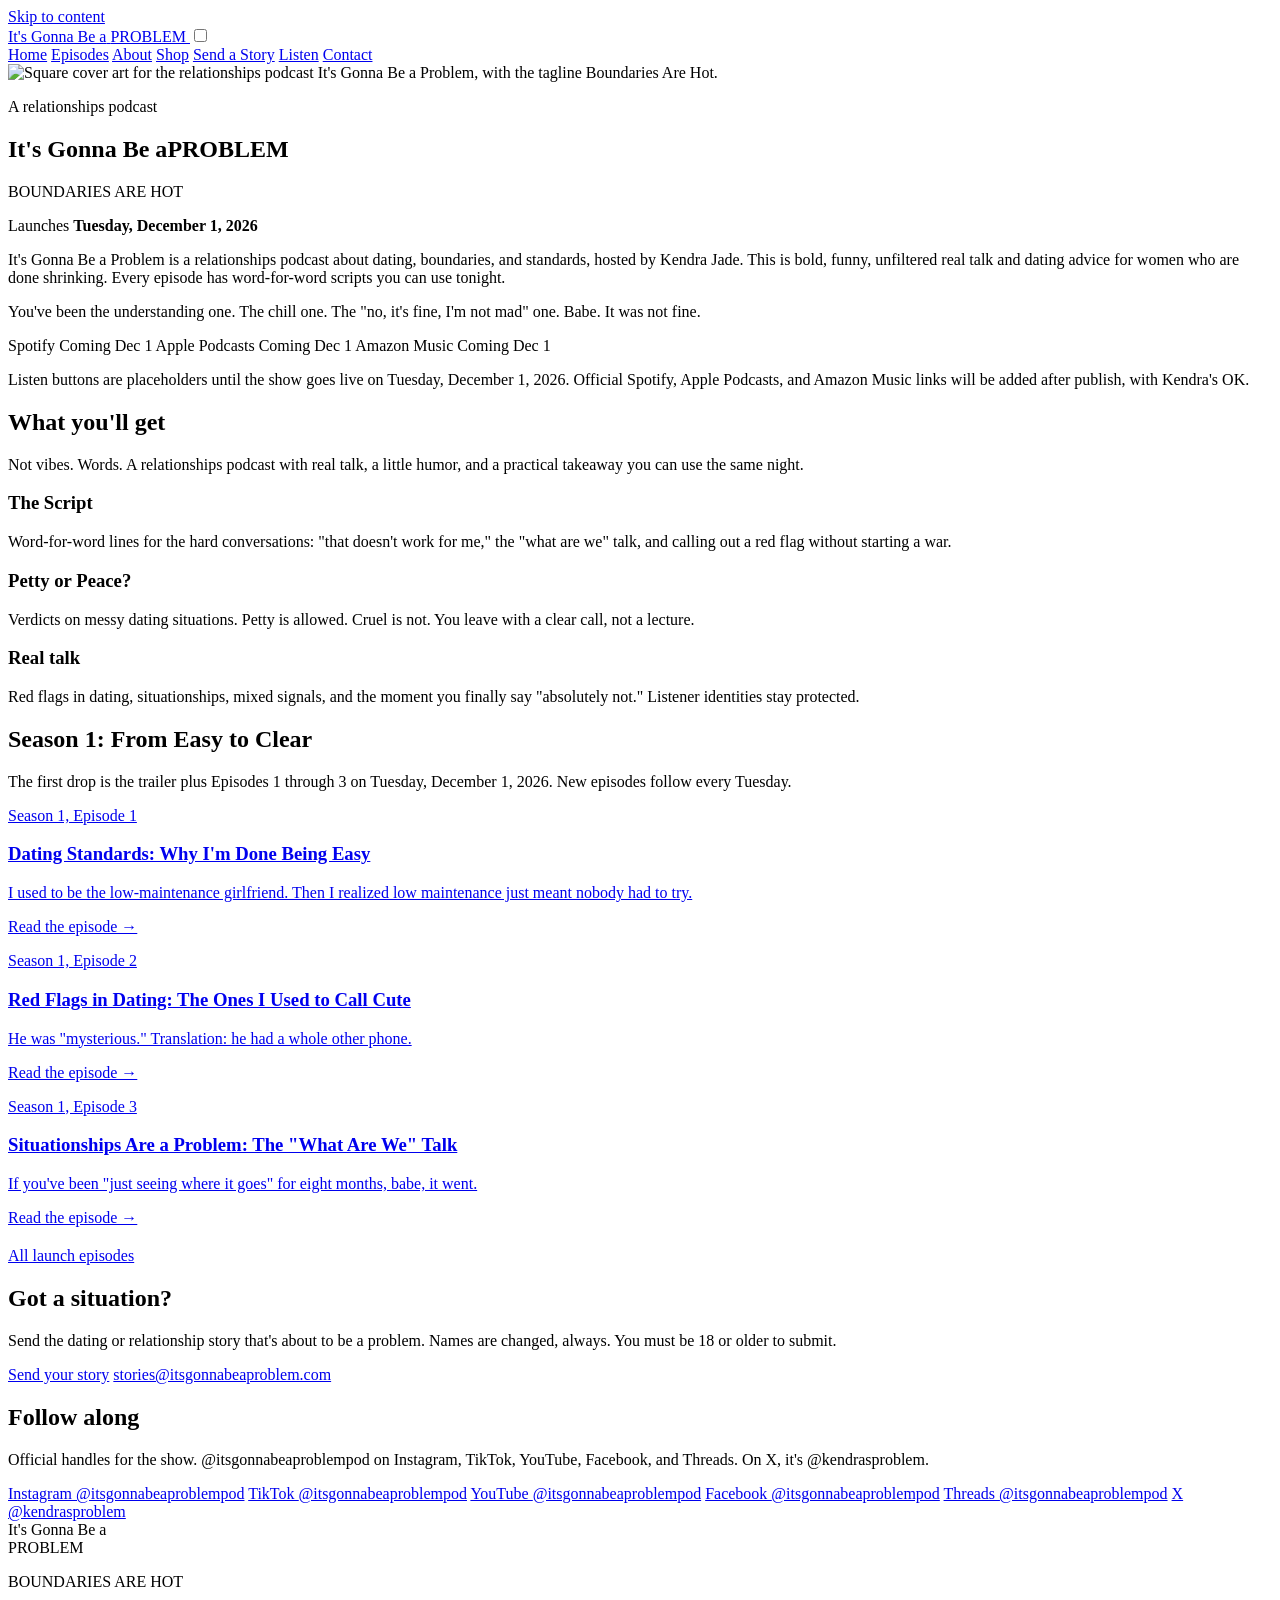
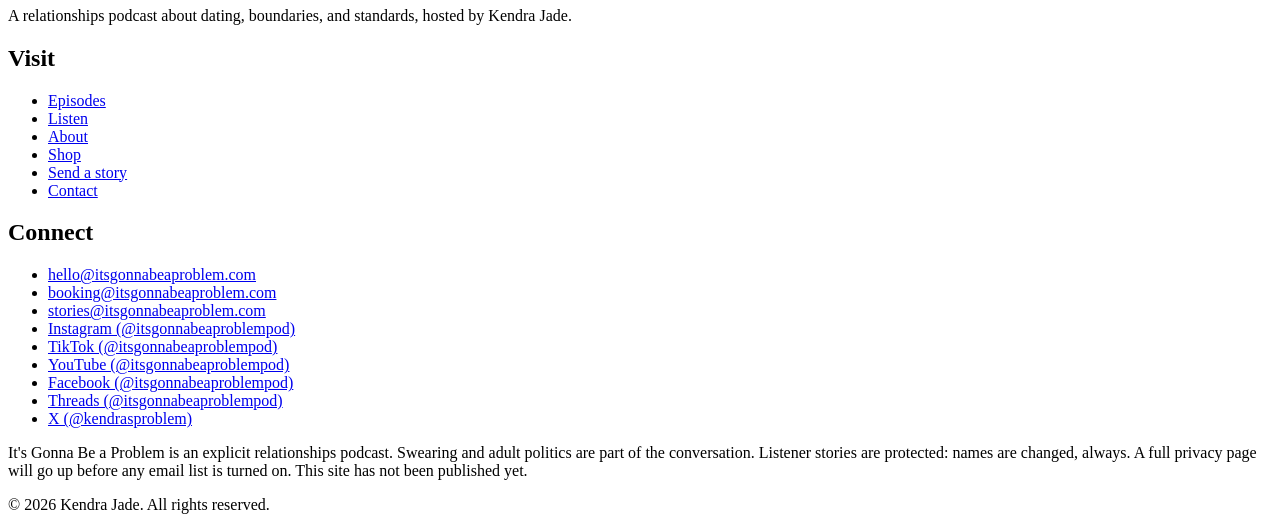
==== index.html @ 78120dd2 "Add files via upload" ====
<!DOCTYPE html>
<html lang="en">
<head>
  <meta charset="utf-8" />
  <meta name="viewport" content="width=device-width, initial-scale=1" />
  <title>It's Gonna Be a Problem | Relationships Podcast</title>
  <meta name="description" content="A relationships podcast about dating, boundaries, and standards, hosted by Kendra Jade. Word-for-word scripts. Boundaries are hot." />
  <link rel="canonical" href="https://itsgonnabeaproblem.com/" />
  <meta name="theme-color" content="#0b0712" />
  <meta name="robots" content="index,follow" />
  <meta property="og:type" content="website" />
  <meta property="og:site_name" content="It's Gonna Be a Problem" />
  <meta property="og:title" content="It's Gonna Be a Problem | Relationships Podcast" />
  <meta property="og:description" content="A relationships podcast about dating, boundaries, and standards, hosted by Kendra Jade. Word-for-word scripts. Boundaries are hot." />
  <meta property="og:url" content="https://itsgonnabeaproblem.com/" />
  <meta property="og:image" content="https://itsgonnabeaproblem.com/images/og-image.jpg" />
  <meta property="og:image:width" content="1200" />
  <meta property="og:image:height" content="630" />
  <meta property="og:image:alt" content="Square cover art for the relationships podcast It's Gonna Be a Problem, with the tagline Boundaries Are Hot." />
  <meta name="twitter:card" content="summary_large_image" />
  <meta name="twitter:title" content="It's Gonna Be a Problem | Relationships Podcast" />
  <meta name="twitter:description" content="A relationships podcast about dating, boundaries, and standards, hosted by Kendra Jade. Word-for-word scripts. Boundaries are hot." />
  <meta name="twitter:image" content="https://itsgonnabeaproblem.com/images/og-image.jpg" />
  <meta name="twitter:site" content="@kendrasproblem" />
  <link rel="icon" href="/favicon.ico" sizes="any" />
  <link rel="icon" type="image/png" sizes="32x32" href="/images/favicon-32.png" />
  <link rel="icon" type="image/png" sizes="16x16" href="/images/favicon-16.png" />
  <link rel="apple-touch-icon" href="/images/apple-touch-icon.png" />
  <link rel="manifest" href="/site.webmanifest" />
  <link rel="stylesheet" href="/css/styles.css" />
  
  <script type="application/ld+json">
{
  "@context": "https://schema.org",
  "@type": "PodcastSeries",
  "name": "It's Gonna Be a Problem",
  "alternateName": "IGBAP",
  "description": "A relationships podcast about dating, boundaries, and standards, hosted by Kendra Jade.",
  "url": "https://itsgonnabeaproblem.com/",
  "inLanguage": "en",
  "genre": ["Relationships", "Dating advice"],
  "author": {
    "@type": "Person",
    "name": "Kendra Jade"
  },
  "image": "https://itsgonnabeaproblem.com/images/igbap-cover-rain-check.jpg",
  "isFamilyFriendly": false
}
</script>
</head>
<body>
<a class="skip-link" href="#main">Skip to content</a>
<header class="site-header">
  <div class="header-inner wrap">
    <a class="logo" href="/" aria-label="It's Gonna Be a Problem, home">
      <span class="logo-script">It's Gonna Be a</span>
      <span class="logo-problem">PROBLEM</span>
    </a>
    <input type="checkbox" id="nav-toggle" class="nav-toggle" />
    <label class="nav-toggle-btn" for="nav-toggle" aria-label="Open menu">
      <span></span><span></span><span></span>
    </label>
    <nav class="site-nav" aria-label="Main">
          <a href="/" aria-current="page">Home</a>
          <a href="/episodes/">Episodes</a>
          <a href="/about/">About</a>
          <a href="/shop/">Shop</a>
          <a href="/stories/">Send a Story</a>
          <a href="/listen/" class="nav-cta">Listen</a>
          <a href="/contact/">Contact</a>
    </nav>
  </div>
</header>
<main id="main">

<section class="hero">
  <div class="wrap hero-grid">
    <div class="cover-frame">
      <picture>
        <source type="image/webp"
          srcset="/images/igbap-cover-rain-check-400.webp 400w, /images/igbap-cover-rain-check-800.webp 800w, /images/igbap-cover-rain-check-1200.webp 1200w, /images/igbap-cover-rain-check-1600.webp 1600w"
          sizes="(max-width: 860px) 80vw, 420px" />
        <img
          src="/images/igbap-cover-rain-check-800.jpg"
          srcset="/images/igbap-cover-rain-check-400.jpg 400w, /images/igbap-cover-rain-check-800.jpg 800w, /images/igbap-cover-rain-check-1200.jpg 1200w, /images/igbap-cover-rain-check-1600.jpg 1600w"
          sizes="(max-width: 860px) 80vw, 420px"
          width="800" height="800"
          alt="Square cover art for the relationships podcast It's Gonna Be a Problem, with the tagline Boundaries Are Hot."
          fetchpriority="high" />
      </picture>
    </div>
    <div>
      <p class="kicker">A relationships podcast</p>
      <h1><span class="script">It's Gonna Be a</span><span class="problem">PROBLEM</span></h1>
      <div class="tagline-bar">BOUNDARIES ARE HOT</div>
      <p class="launch-pill">Launches <strong>Tuesday, December 1, 2026</strong></p>
      <p class="lede">It's Gonna Be a Problem is a relationships podcast about dating, boundaries, and standards, hosted by Kendra Jade. This is bold, funny, unfiltered real talk and dating advice for women who are done shrinking. Every episode has word-for-word scripts you can use tonight.</p>
      <p>You've been the understanding one. The chill one. The "no, it's fine, I'm not mad" one. Babe. It was not fine.</p>
      <div class="listen-row" role="group" aria-label="Listen links, coming December 1">
<span class="listen-btn listen-btn--soon" aria-disabled="true">
  <span class="listen-btn__platform">Spotify</span>
  <span class="listen-btn__note">Coming Dec 1</span>
</span>
<span class="listen-btn listen-btn--soon" aria-disabled="true">
  <span class="listen-btn__platform">Apple Podcasts</span>
  <span class="listen-btn__note">Coming Dec 1</span>
</span>
<span class="listen-btn listen-btn--soon" aria-disabled="true">
  <span class="listen-btn__platform">Amazon Music</span>
  <span class="listen-btn__note">Coming Dec 1</span>
</span>
</div>
<p class="listen-note">Listen buttons are placeholders until the show goes live on Tuesday, December 1, 2026. Official Spotify, Apple Podcasts, and Amazon Music links will be added after publish, with Kendra's OK.</p>
    </div>
  </div>
</section>

<section class="section section--alt">
  <div class="wrap">
    <h2 class="section-title">What you'll get</h2>
    <p class="section-intro">Not vibes. Words. A relationships podcast with real talk, a little humor, and a practical takeaway you can use the same night.</p>
    <div class="feature-grid">
      <article class="card">
        <h3>The Script</h3>
        <p>Word-for-word lines for the hard conversations: "that doesn't work for me," the "what are we" talk, and calling out a red flag without starting a war.</p>
      </article>
      <article class="card">
        <h3>Petty or Peace?</h3>
        <p>Verdicts on messy dating situations. Petty is allowed. Cruel is not. You leave with a clear call, not a lecture.</p>
      </article>
      <article class="card">
        <h3>Real talk</h3>
        <p>Red flags in dating, situationships, mixed signals, and the moment you finally say "absolutely not." Listener identities stay protected.</p>
      </article>
    </div>
  </div>
</section>

<section class="section">
  <div class="wrap">
    <h2 class="section-title">Season 1: <span>From Easy to Clear</span></h2>
    <p class="section-intro">The first drop is the trailer plus Episodes 1 through 3 on Tuesday, December 1, 2026. New episodes follow every Tuesday.</p>
    <div class="card-grid">
      <a class="ep-card" href="/episodes/dating-standards-why-im-done-being-easy/">
        <div class="ep-body">
          <p class="ep-meta">Season 1, Episode 1</p>
          <h3>Dating Standards: Why I'm Done Being Easy</h3>
          <p>I used to be the low-maintenance girlfriend. Then I realized low maintenance just meant nobody had to try.</p>
          <p class="more">Read the episode &rarr;</p>
        </div>
      </a>
      <a class="ep-card" href="/episodes/red-flags-in-dating-i-used-to-call-cute/">
        <div class="ep-body">
          <p class="ep-meta">Season 1, Episode 2</p>
          <h3>Red Flags in Dating: The Ones I Used to Call Cute</h3>
          <p>He was "mysterious." Translation: he had a whole other phone.</p>
          <p class="more">Read the episode &rarr;</p>
        </div>
      </a>
      <a class="ep-card" href="/episodes/situationships-are-a-problem/">
        <div class="ep-body">
          <p class="ep-meta">Season 1, Episode 3</p>
          <h3>Situationships Are a Problem: The "What Are We" Talk</h3>
          <p>If you've been "just seeing where it goes" for eight months, babe, it went.</p>
          <p class="more">Read the episode &rarr;</p>
        </div>
      </a>
    </div>
    <p style="margin-top:1.25rem;"><a class="btn" href="/episodes/">All launch episodes</a></p>
  </div>
</section>

<section class="section section--alt cta-band">
  <div class="wrap">
    <h2 class="section-title">Got a situation?</h2>
    <p>Send the dating or relationship story that's about to be a problem. Names are changed, always. You must be 18 or older to submit.</p>
    <a class="btn" href="/stories/">Send your story</a>
    <a class="btn btn-ghost" href="mailto:stories@itsgonnabeaproblem.com?subject=Story%20submission">stories@itsgonnabeaproblem.com</a>
  </div>
</section>

<section class="section">
  <div class="wrap">
    <h2 class="section-title">Follow along</h2>
    <p class="section-intro">Official handles for the show. @itsgonnabeaproblempod on Instagram, TikTok, YouTube, Facebook, and Threads. On X, it's @kendrasproblem.</p>
    <div class="social-row"><a href="https://www.instagram.com/itsgonnabeaproblempod/" rel="noopener">Instagram <span class="muted">@itsgonnabeaproblempod</span></a>
<a href="https://www.tiktok.com/@itsgonnabeaproblempod" rel="noopener">TikTok <span class="muted">@itsgonnabeaproblempod</span></a>
<a href="https://www.youtube.com/@itsgonnabeaproblempod" rel="noopener">YouTube <span class="muted">@itsgonnabeaproblempod</span></a>
<a href="https://www.facebook.com/itsgonnabeaproblempod" rel="noopener">Facebook <span class="muted">@itsgonnabeaproblempod</span></a>
<a href="https://www.threads.net/@itsgonnabeaproblempod" rel="noopener">Threads <span class="muted">@itsgonnabeaproblempod</span></a>
<a href="https://x.com/kendrasproblem" rel="noopener">X <span class="muted">@kendrasproblem</span></a></div>
  </div>
</section>

</main>
<footer class="site-footer">
  <div class="wrap footer-grid">
    <div class="footer-brand">
      <div class="logo-script">It's Gonna Be a</div>
      <div class="logo-problem">PROBLEM</div>
      <p class="footer-tag">BOUNDARIES ARE HOT</p>
      <p>A relationships podcast about dating, boundaries, and standards, hosted by Kendra Jade.</p>
    </div>
    <div>
      <h2>Visit</h2>
      <ul>
        <li><a href="/episodes/">Episodes</a></li>
        <li><a href="/listen/">Listen</a></li>
        <li><a href="/about/">About</a></li>
        <li><a href="/shop/">Shop</a></li>
        <li><a href="/stories/">Send a story</a></li>
        <li><a href="/contact/">Contact</a></li>
      </ul>
    </div>
    <div>
      <h2>Connect</h2>
      <ul>
        <li><a href="mailto:hello@itsgonnabeaproblem.com">hello@itsgonnabeaproblem.com</a></li>
        <li><a href="mailto:booking@itsgonnabeaproblem.com">booking@itsgonnabeaproblem.com</a></li>
        <li><a href="mailto:stories@itsgonnabeaproblem.com">stories@itsgonnabeaproblem.com</a></li>
        <li><a href="https://www.instagram.com/itsgonnabeaproblempod/" rel="noopener">Instagram (@itsgonnabeaproblempod)</a></li>
<li><a href="https://www.tiktok.com/@itsgonnabeaproblempod" rel="noopener">TikTok (@itsgonnabeaproblempod)</a></li>
<li><a href="https://www.youtube.com/@itsgonnabeaproblempod" rel="noopener">YouTube (@itsgonnabeaproblempod)</a></li>
<li><a href="https://www.facebook.com/itsgonnabeaproblempod" rel="noopener">Facebook (@itsgonnabeaproblempod)</a></li>
<li><a href="https://www.threads.net/@itsgonnabeaproblempod" rel="noopener">Threads (@itsgonnabeaproblempod)</a></li>
<li><a href="https://x.com/kendrasproblem" rel="noopener">X (@kendrasproblem)</a></li>
      </ul>
    </div>
  </div>
  <div class="wrap legal">
    <p>It's Gonna Be a Problem is an explicit relationships podcast. Swearing and adult politics are part of the conversation. Listener stories are protected: names are changed, always. A full privacy page will go up before any email list is turned on. This site has not been published yet.</p>
    <p>&copy; 2026 Kendra Jade. All rights reserved.</p>
  </div>
</footer>
</body>
</html>
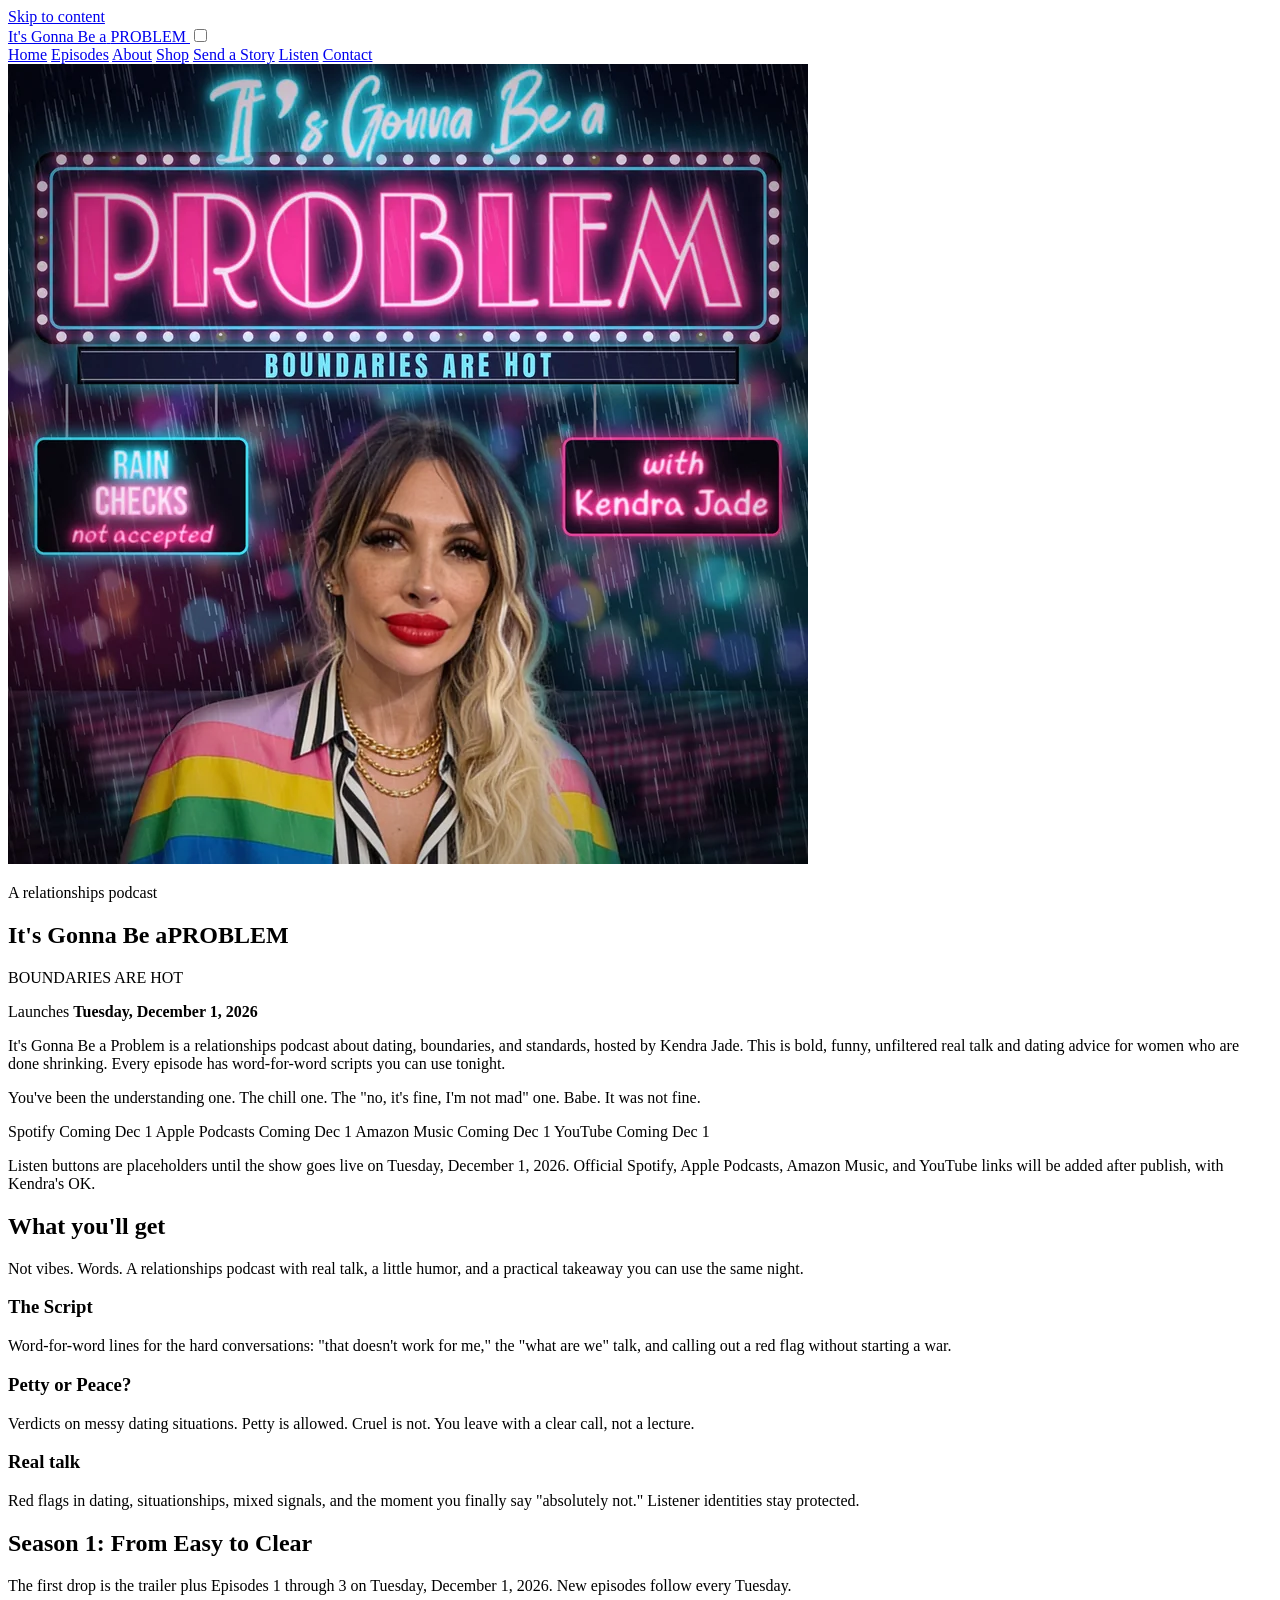
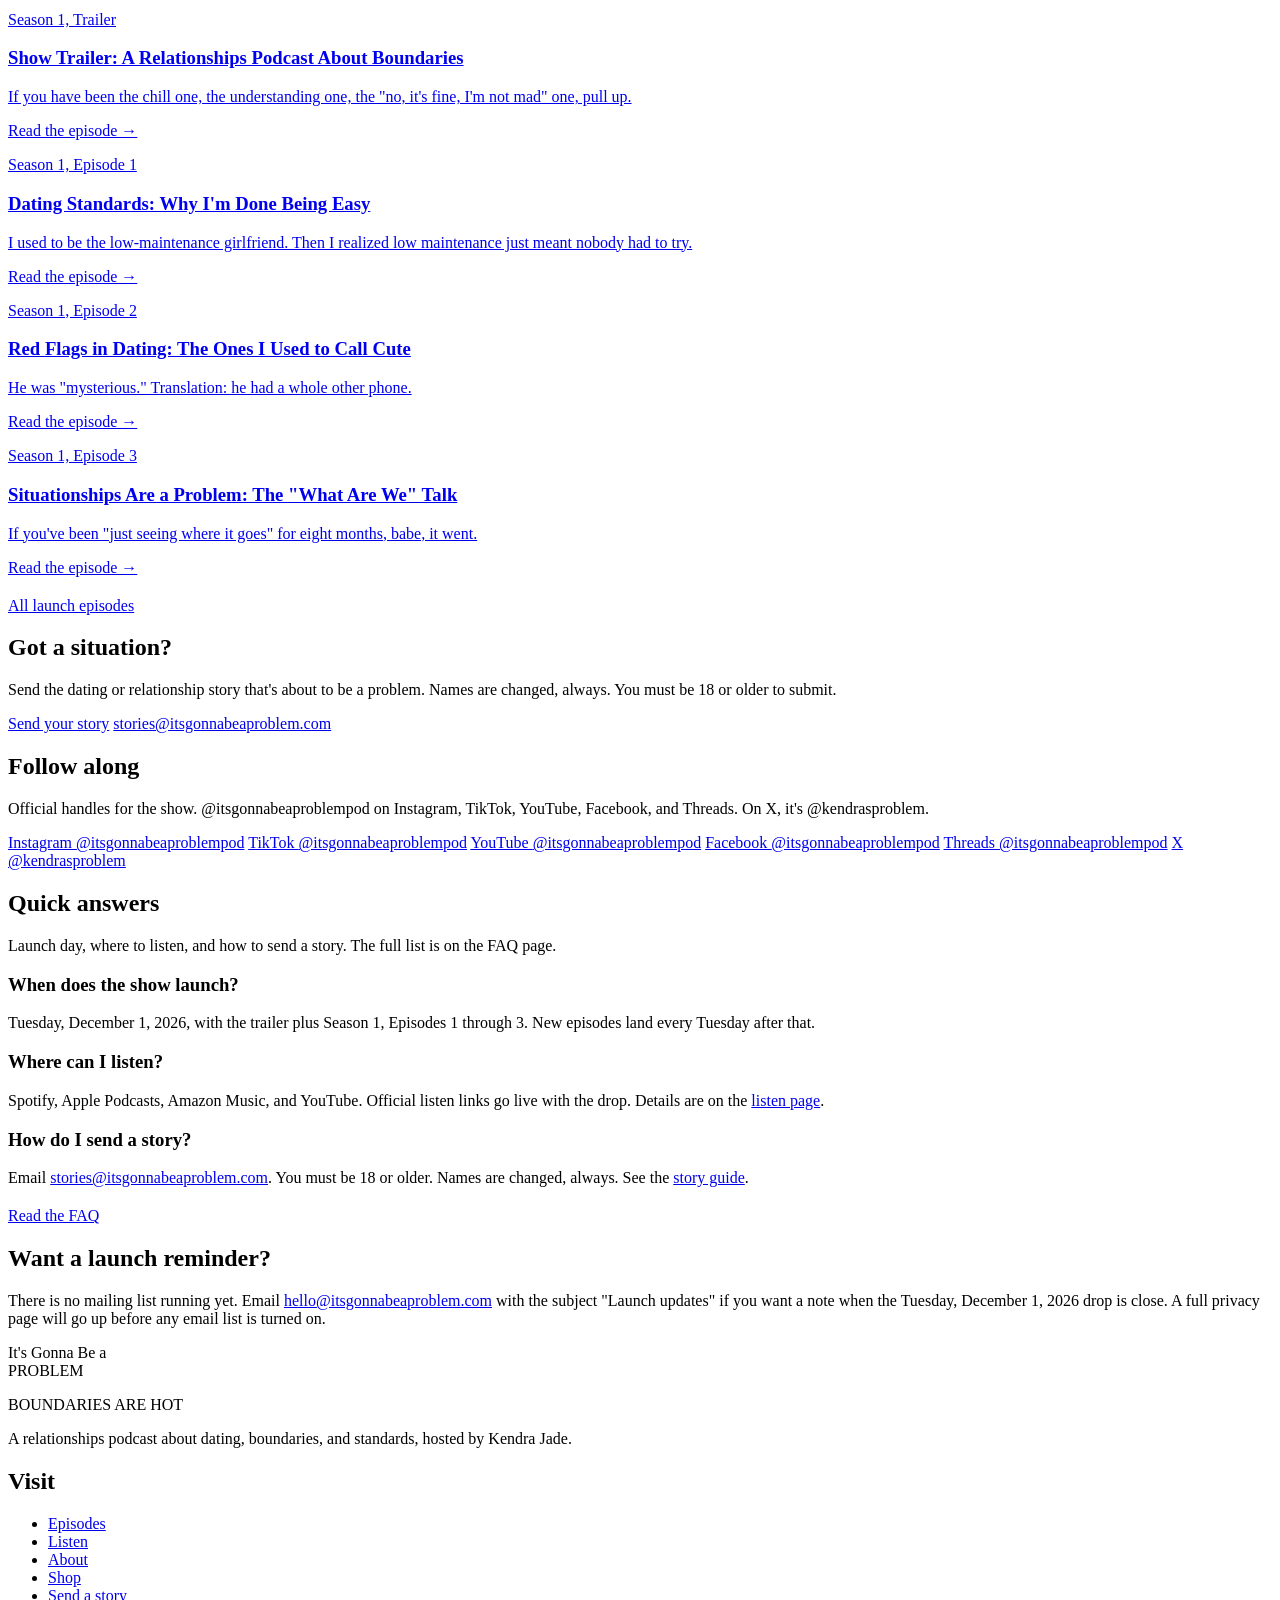
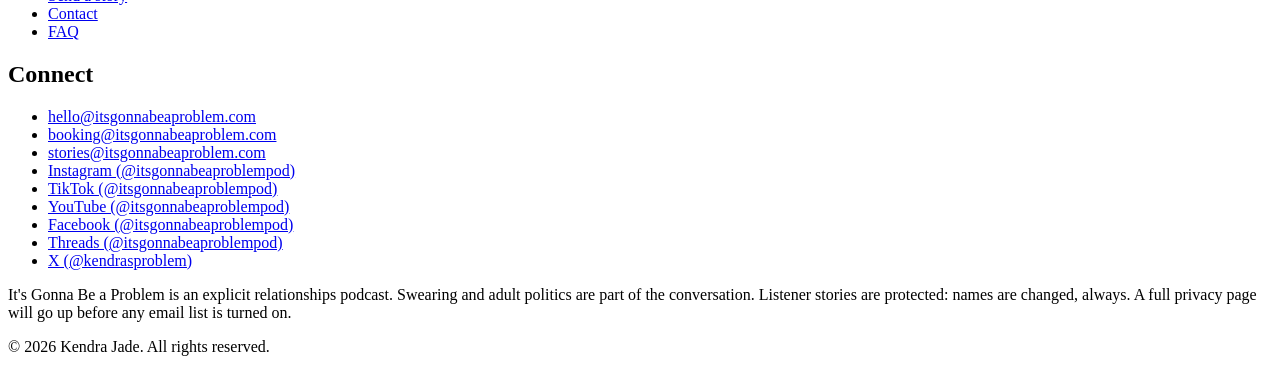
==== commit a7ff146e: "SEO build-out, FAQ page, approved promo photos" ====
--- a/index.html
+++ b/index.html
@@ -7,8 +7,10 @@
   <meta name="description" content="A relationships podcast about dating, boundaries, and standards, hosted by Kendra Jade. Word-for-word scripts. Boundaries are hot." />
   <link rel="canonical" href="https://itsgonnabeaproblem.com/" />
   <meta name="theme-color" content="#0b0712" />
+  <meta name="author" content="Kendra Jade" />
   <meta name="robots" content="index,follow" />
   <meta property="og:type" content="website" />
+  <meta property="og:locale" content="en_US" />
   <meta property="og:site_name" content="It's Gonna Be a Problem" />
   <meta property="og:title" content="It's Gonna Be a Problem | Relationships Podcast" />
   <meta property="og:description" content="A relationships podcast about dating, boundaries, and standards, hosted by Kendra Jade. Word-for-word scripts. Boundaries are hot." />
@@ -17,36 +19,88 @@
   <meta property="og:image:width" content="1200" />
   <meta property="og:image:height" content="630" />
   <meta property="og:image:alt" content="Square cover art for the relationships podcast It's Gonna Be a Problem, with the tagline Boundaries Are Hot." />
+  <meta property="og:image:type" content="image/jpeg" />
   <meta name="twitter:card" content="summary_large_image" />
   <meta name="twitter:title" content="It's Gonna Be a Problem | Relationships Podcast" />
   <meta name="twitter:description" content="A relationships podcast about dating, boundaries, and standards, hosted by Kendra Jade. Word-for-word scripts. Boundaries are hot." />
   <meta name="twitter:image" content="https://itsgonnabeaproblem.com/images/og-image.jpg" />
   <meta name="twitter:site" content="@kendrasproblem" />
+  <meta name="twitter:image:alt" content="Square cover art for the relationships podcast It's Gonna Be a Problem, with the tagline Boundaries Are Hot." />
   <link rel="icon" href="/favicon.ico" sizes="any" />
   <link rel="icon" type="image/png" sizes="32x32" href="/images/favicon-32.png" />
   <link rel="icon" type="image/png" sizes="16x16" href="/images/favicon-16.png" />
   <link rel="apple-touch-icon" href="/images/apple-touch-icon.png" />
   <link rel="manifest" href="/site.webmanifest" />
-  <link rel="stylesheet" href="/css/styles.css" />
+  <link rel="stylesheet" href="/css/styles.min.css" />
+  <link rel="preload" href="/fonts/yellowtail.woff2" as="font" type="font/woff2" crossorigin />
+  <link rel="preload" href="/fonts/anton.woff2" as="font" type="font/woff2" crossorigin />
+  <link rel="preload" href="/fonts/dm-sans.woff2" as="font" type="font/woff2" crossorigin />
+  <link rel="preload" href="/css/styles.min.css" as="style" />
   
   <script type="application/ld+json">
 {
   "@context": "https://schema.org",
-  "@type": "PodcastSeries",
-  "name": "It's Gonna Be a Problem",
-  "alternateName": "IGBAP",
-  "description": "A relationships podcast about dating, boundaries, and standards, hosted by Kendra Jade.",
-  "url": "https://itsgonnabeaproblem.com/",
-  "inLanguage": "en",
-  "genre": ["Relationships", "Dating advice"],
-  "author": {
-    "@type": "Person",
-    "name": "Kendra Jade"
-  },
-  "image": "https://itsgonnabeaproblem.com/images/igbap-cover-rain-check.jpg",
-  "isFamilyFriendly": false
+  "@graph": [
+    {
+      "@type": "WebSite",
+      "@id": "https://itsgonnabeaproblem.com/#website",
+      "url": "https://itsgonnabeaproblem.com/",
+      "name": "It's Gonna Be a Problem",
+      "alternateName": "IGBAP",
+      "description": "A relationships podcast about dating, boundaries, and standards, hosted by Kendra Jade.",
+      "inLanguage": "en",
+      "publisher": {
+        "@id": "https://itsgonnabeaproblem.com/#series"
+      }
+    },
+    {
+      "@type": "PodcastSeries",
+      "@id": "https://itsgonnabeaproblem.com/#series",
+      "name": "It's Gonna Be a Problem",
+      "alternateName": "IGBAP",
+      "description": "A relationships podcast about dating, boundaries, and standards, hosted by Kendra Jade.",
+      "url": "https://itsgonnabeaproblem.com/",
+      "inLanguage": "en",
+      "genre": [
+        "Relationships",
+        "Dating advice"
+      ],
+      "author": {
+        "@id": "https://itsgonnabeaproblem.com/#host"
+      },
+      "image": "https://itsgonnabeaproblem.com/images/igbap-cover-rain-check.jpg",
+      "isFamilyFriendly": false,
+      "sameAs": [
+        "https://www.instagram.com/itsgonnabeaproblempod/",
+        "https://www.tiktok.com/@itsgonnabeaproblempod",
+        "https://www.youtube.com/@itsgonnabeaproblempod",
+        "https://www.facebook.com/itsgonnabeaproblempod",
+        "https://www.threads.net/@itsgonnabeaproblempod",
+        "https://x.com/kendrasproblem"
+      ]
+    },
+    {
+      "@type": "Person",
+      "@id": "https://itsgonnabeaproblem.com/#host",
+      "name": "Kendra Jade",
+      "jobTitle": "Podcast host",
+      "url": "https://itsgonnabeaproblem.com/about/",
+      "image": "https://itsgonnabeaproblem.com/images/promo-turtleneck-mic-1600.jpg",
+      "worksFor": {
+        "@id": "https://itsgonnabeaproblem.com/#series"
+      },
+      "sameAs": [
+        "https://www.instagram.com/itsgonnabeaproblempod/",
+        "https://www.tiktok.com/@itsgonnabeaproblempod",
+        "https://www.youtube.com/@itsgonnabeaproblempod",
+        "https://www.facebook.com/itsgonnabeaproblempod",
+        "https://www.threads.net/@itsgonnabeaproblempod",
+        "https://x.com/kendrasproblem"
+      ]
+    }
+  ]
 }
-</script>
+  </script>
 </head>
 <body>
 <a class="skip-link" href="#main">Skip to content</a>
@@ -86,7 +140,7 @@
           sizes="(max-width: 860px) 80vw, 420px"
           width="800" height="800"
           alt="Square cover art for the relationships podcast It's Gonna Be a Problem, with the tagline Boundaries Are Hot."
-          fetchpriority="high" />
+          fetchpriority="high"  decoding="async" />
       </picture>
     </div>
     <div>
@@ -109,8 +163,12 @@
   <span class="listen-btn__platform">Amazon Music</span>
   <span class="listen-btn__note">Coming Dec 1</span>
 </span>
+<span class="listen-btn listen-btn--soon" aria-disabled="true">
+  <span class="listen-btn__platform">YouTube</span>
+  <span class="listen-btn__note">Coming Dec 1</span>
+</span>
 </div>
-<p class="listen-note">Listen buttons are placeholders until the show goes live on Tuesday, December 1, 2026. Official Spotify, Apple Podcasts, and Amazon Music links will be added after publish, with Kendra's OK.</p>
+<p class="listen-note">Listen buttons are placeholders until the show goes live on Tuesday, December 1, 2026. Official Spotify, Apple Podcasts, Amazon Music, and YouTube links will be added after publish, with Kendra's OK.</p>
     </div>
   </div>
 </section>
@@ -141,6 +199,14 @@
     <h2 class="section-title">Season 1: <span>From Easy to Clear</span></h2>
     <p class="section-intro">The first drop is the trailer plus Episodes 1 through 3 on Tuesday, December 1, 2026. New episodes follow every Tuesday.</p>
     <div class="card-grid">
+      <a class="ep-card" href="/episodes/trailer/">
+        <div class="ep-body">
+          <p class="ep-meta">Season 1, Trailer</p>
+          <h3>Show Trailer: A Relationships Podcast About Boundaries</h3>
+          <p>If you have been the chill one, the understanding one, the "no, it's fine, I'm not mad" one, pull up.</p>
+          <p class="more">Read the episode &rarr;</p>
+        </div>
+      </a>
       <a class="ep-card" href="/episodes/dating-standards-why-im-done-being-easy/">
         <div class="ep-body">
           <p class="ep-meta">Season 1, Episode 1</p>
@@ -183,12 +249,42 @@
   <div class="wrap">
     <h2 class="section-title">Follow along</h2>
     <p class="section-intro">Official handles for the show. @itsgonnabeaproblempod on Instagram, TikTok, YouTube, Facebook, and Threads. On X, it's @kendrasproblem.</p>
-    <div class="social-row"><a href="https://www.instagram.com/itsgonnabeaproblempod/" rel="noopener">Instagram <span class="muted">@itsgonnabeaproblempod</span></a>
-<a href="https://www.tiktok.com/@itsgonnabeaproblempod" rel="noopener">TikTok <span class="muted">@itsgonnabeaproblempod</span></a>
-<a href="https://www.youtube.com/@itsgonnabeaproblempod" rel="noopener">YouTube <span class="muted">@itsgonnabeaproblempod</span></a>
-<a href="https://www.facebook.com/itsgonnabeaproblempod" rel="noopener">Facebook <span class="muted">@itsgonnabeaproblempod</span></a>
-<a href="https://www.threads.net/@itsgonnabeaproblempod" rel="noopener">Threads <span class="muted">@itsgonnabeaproblempod</span></a>
-<a href="https://x.com/kendrasproblem" rel="noopener">X <span class="muted">@kendrasproblem</span></a></div>
+    <div class="social-row"><a href="https://www.instagram.com/itsgonnabeaproblempod/" rel="noopener noreferrer">Instagram <span class="muted">@itsgonnabeaproblempod</span></a>
+<a href="https://www.tiktok.com/@itsgonnabeaproblempod" rel="noopener noreferrer">TikTok <span class="muted">@itsgonnabeaproblempod</span></a>
+<a href="https://www.youtube.com/@itsgonnabeaproblempod" rel="noopener noreferrer">YouTube <span class="muted">@itsgonnabeaproblempod</span></a>
+<a href="https://www.facebook.com/itsgonnabeaproblempod" rel="noopener noreferrer">Facebook <span class="muted">@itsgonnabeaproblempod</span></a>
+<a href="https://www.threads.net/@itsgonnabeaproblempod" rel="noopener noreferrer">Threads <span class="muted">@itsgonnabeaproblempod</span></a>
+<a href="https://x.com/kendrasproblem" rel="noopener noreferrer">X <span class="muted">@kendrasproblem</span></a></div>
+  </div>
+</section>
+
+
+<section class="section section--alt">
+  <div class="wrap">
+    <h2 class="section-title">Quick answers</h2>
+    <p class="section-intro">Launch day, where to listen, and how to send a story. The full list is on the FAQ page.</p>
+    <div class="faq-teaser">
+      <article class="card">
+        <h3>When does the show launch?</h3>
+        <p>Tuesday, December 1, 2026, with the trailer plus Season 1, Episodes 1 through 3. New episodes land every Tuesday after that.</p>
+      </article>
+      <article class="card">
+        <h3>Where can I listen?</h3>
+        <p>Spotify, Apple Podcasts, Amazon Music, and YouTube. Official listen links go live with the drop. Details are on the <a href="/listen/">listen page</a>.</p>
+      </article>
+      <article class="card">
+        <h3>How do I send a story?</h3>
+        <p>Email <a href="mailto:stories@itsgonnabeaproblem.com?subject=Story%20submission">stories@itsgonnabeaproblem.com</a>. You must be 18 or older. Names are changed, always. See the <a href="/stories/">story guide</a>.</p>
+      </article>
+    </div>
+    <p style="margin-top:1.25rem;"><a class="btn" href="/faq/">Read the FAQ</a></p>
+  </div>
+</section>
+
+<section class="section">
+  <div class="wrap">
+    <h2 class="section-title">Want a launch reminder?</h2>
+    <p>There is no mailing list running yet. Email <a class="mail-link" href="mailto:hello@itsgonnabeaproblem.com?subject=Launch%20updates">hello@itsgonnabeaproblem.com</a> with the subject "Launch updates" if you want a note when the Tuesday, December 1, 2026 drop is close. A full privacy page will go up before any email list is turned on.</p>
   </div>
 </section>
 
@@ -210,6 +306,7 @@
         <li><a href="/shop/">Shop</a></li>
         <li><a href="/stories/">Send a story</a></li>
         <li><a href="/contact/">Contact</a></li>
+        <li><a href="/faq/">FAQ</a></li>
       </ul>
     </div>
     <div>
@@ -218,17 +315,17 @@
         <li><a href="mailto:hello@itsgonnabeaproblem.com">hello@itsgonnabeaproblem.com</a></li>
         <li><a href="mailto:booking@itsgonnabeaproblem.com">booking@itsgonnabeaproblem.com</a></li>
         <li><a href="mailto:stories@itsgonnabeaproblem.com">stories@itsgonnabeaproblem.com</a></li>
-        <li><a href="https://www.instagram.com/itsgonnabeaproblempod/" rel="noopener">Instagram (@itsgonnabeaproblempod)</a></li>
-<li><a href="https://www.tiktok.com/@itsgonnabeaproblempod" rel="noopener">TikTok (@itsgonnabeaproblempod)</a></li>
-<li><a href="https://www.youtube.com/@itsgonnabeaproblempod" rel="noopener">YouTube (@itsgonnabeaproblempod)</a></li>
-<li><a href="https://www.facebook.com/itsgonnabeaproblempod" rel="noopener">Facebook (@itsgonnabeaproblempod)</a></li>
-<li><a href="https://www.threads.net/@itsgonnabeaproblempod" rel="noopener">Threads (@itsgonnabeaproblempod)</a></li>
-<li><a href="https://x.com/kendrasproblem" rel="noopener">X (@kendrasproblem)</a></li>
+        <li><a href="https://www.instagram.com/itsgonnabeaproblempod/" rel="noopener noreferrer">Instagram (@itsgonnabeaproblempod)</a></li>
+<li><a href="https://www.tiktok.com/@itsgonnabeaproblempod" rel="noopener noreferrer">TikTok (@itsgonnabeaproblempod)</a></li>
+<li><a href="https://www.youtube.com/@itsgonnabeaproblempod" rel="noopener noreferrer">YouTube (@itsgonnabeaproblempod)</a></li>
+<li><a href="https://www.facebook.com/itsgonnabeaproblempod" rel="noopener noreferrer">Facebook (@itsgonnabeaproblempod)</a></li>
+<li><a href="https://www.threads.net/@itsgonnabeaproblempod" rel="noopener noreferrer">Threads (@itsgonnabeaproblempod)</a></li>
+<li><a href="https://x.com/kendrasproblem" rel="noopener noreferrer">X (@kendrasproblem)</a></li>
       </ul>
     </div>
   </div>
   <div class="wrap legal">
-    <p>It's Gonna Be a Problem is an explicit relationships podcast. Swearing and adult politics are part of the conversation. Listener stories are protected: names are changed, always. A full privacy page will go up before any email list is turned on. This site has not been published yet.</p>
+    <p>It's Gonna Be a Problem is an explicit relationships podcast. Swearing and adult politics are part of the conversation. Listener stories are protected: names are changed, always. A full privacy page will go up before any email list is turned on.</p>
     <p>&copy; 2026 Kendra Jade. All rights reserved.</p>
   </div>
 </footer>
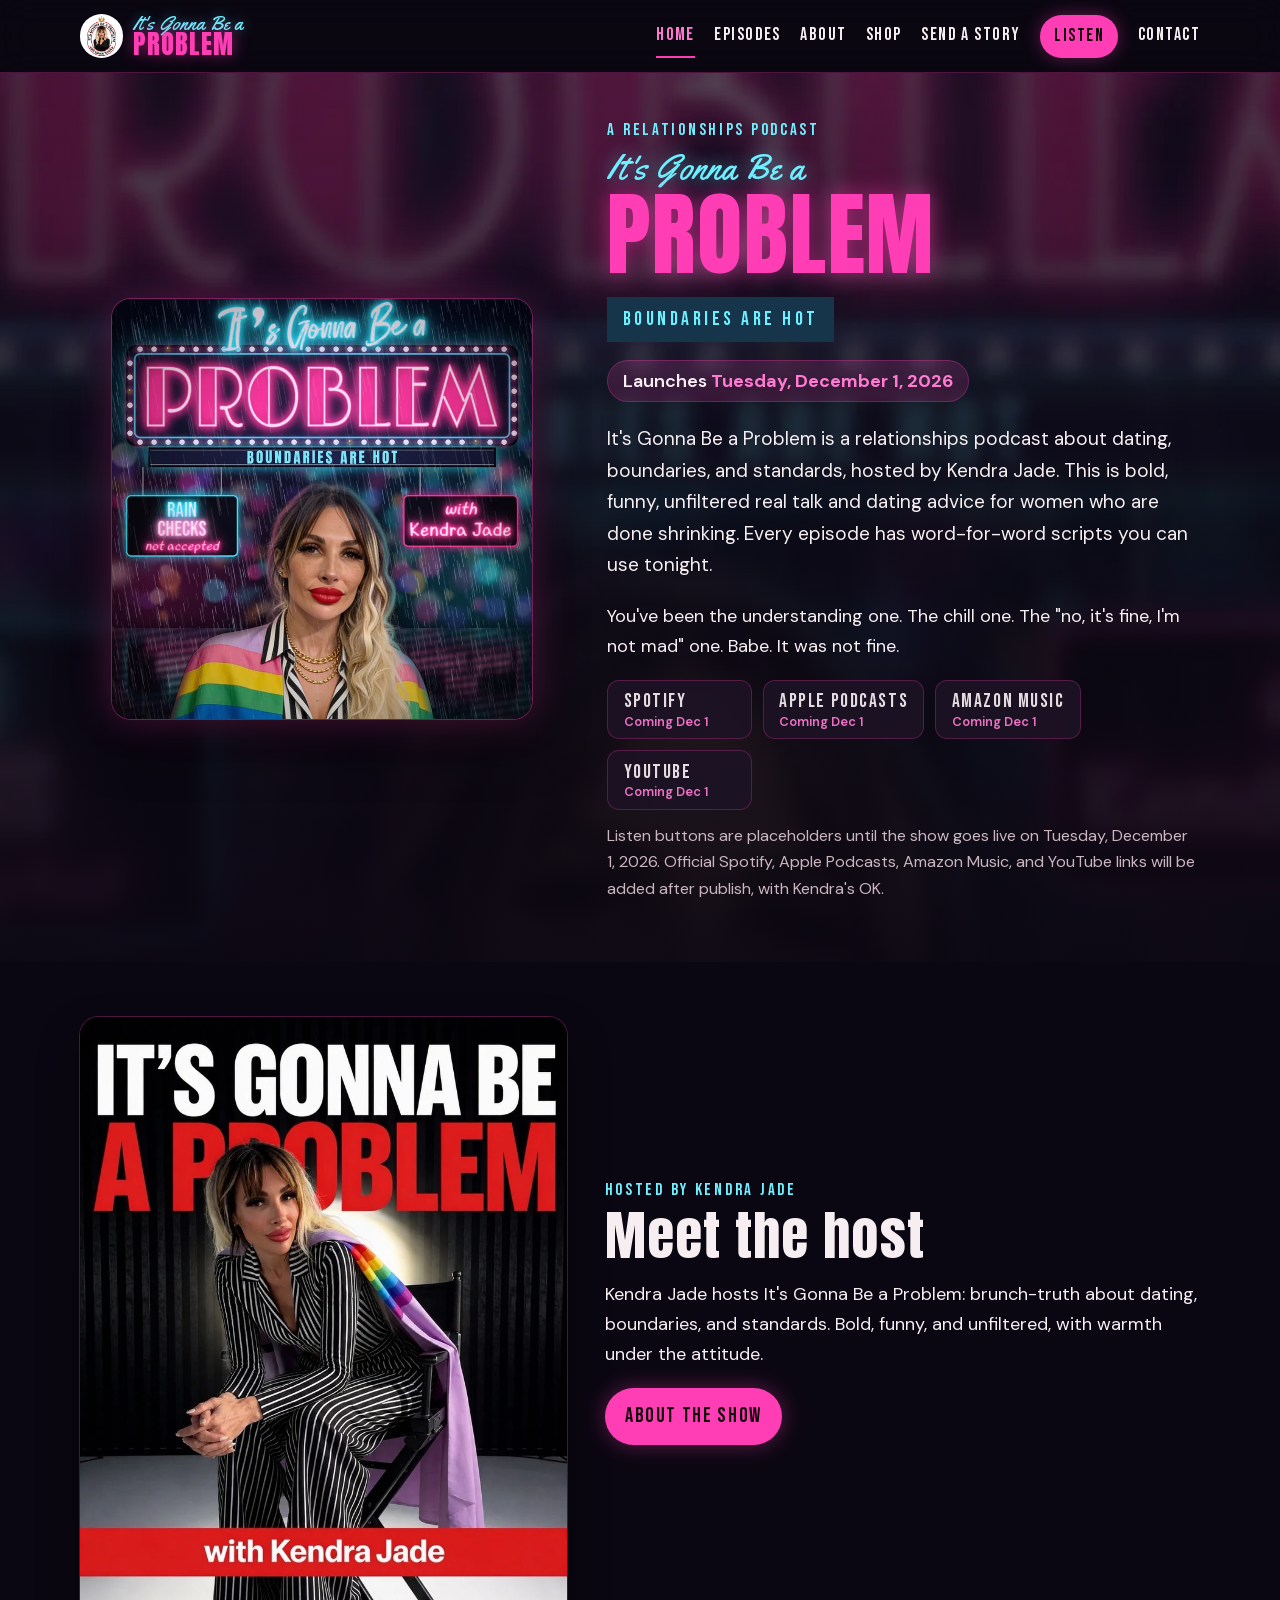
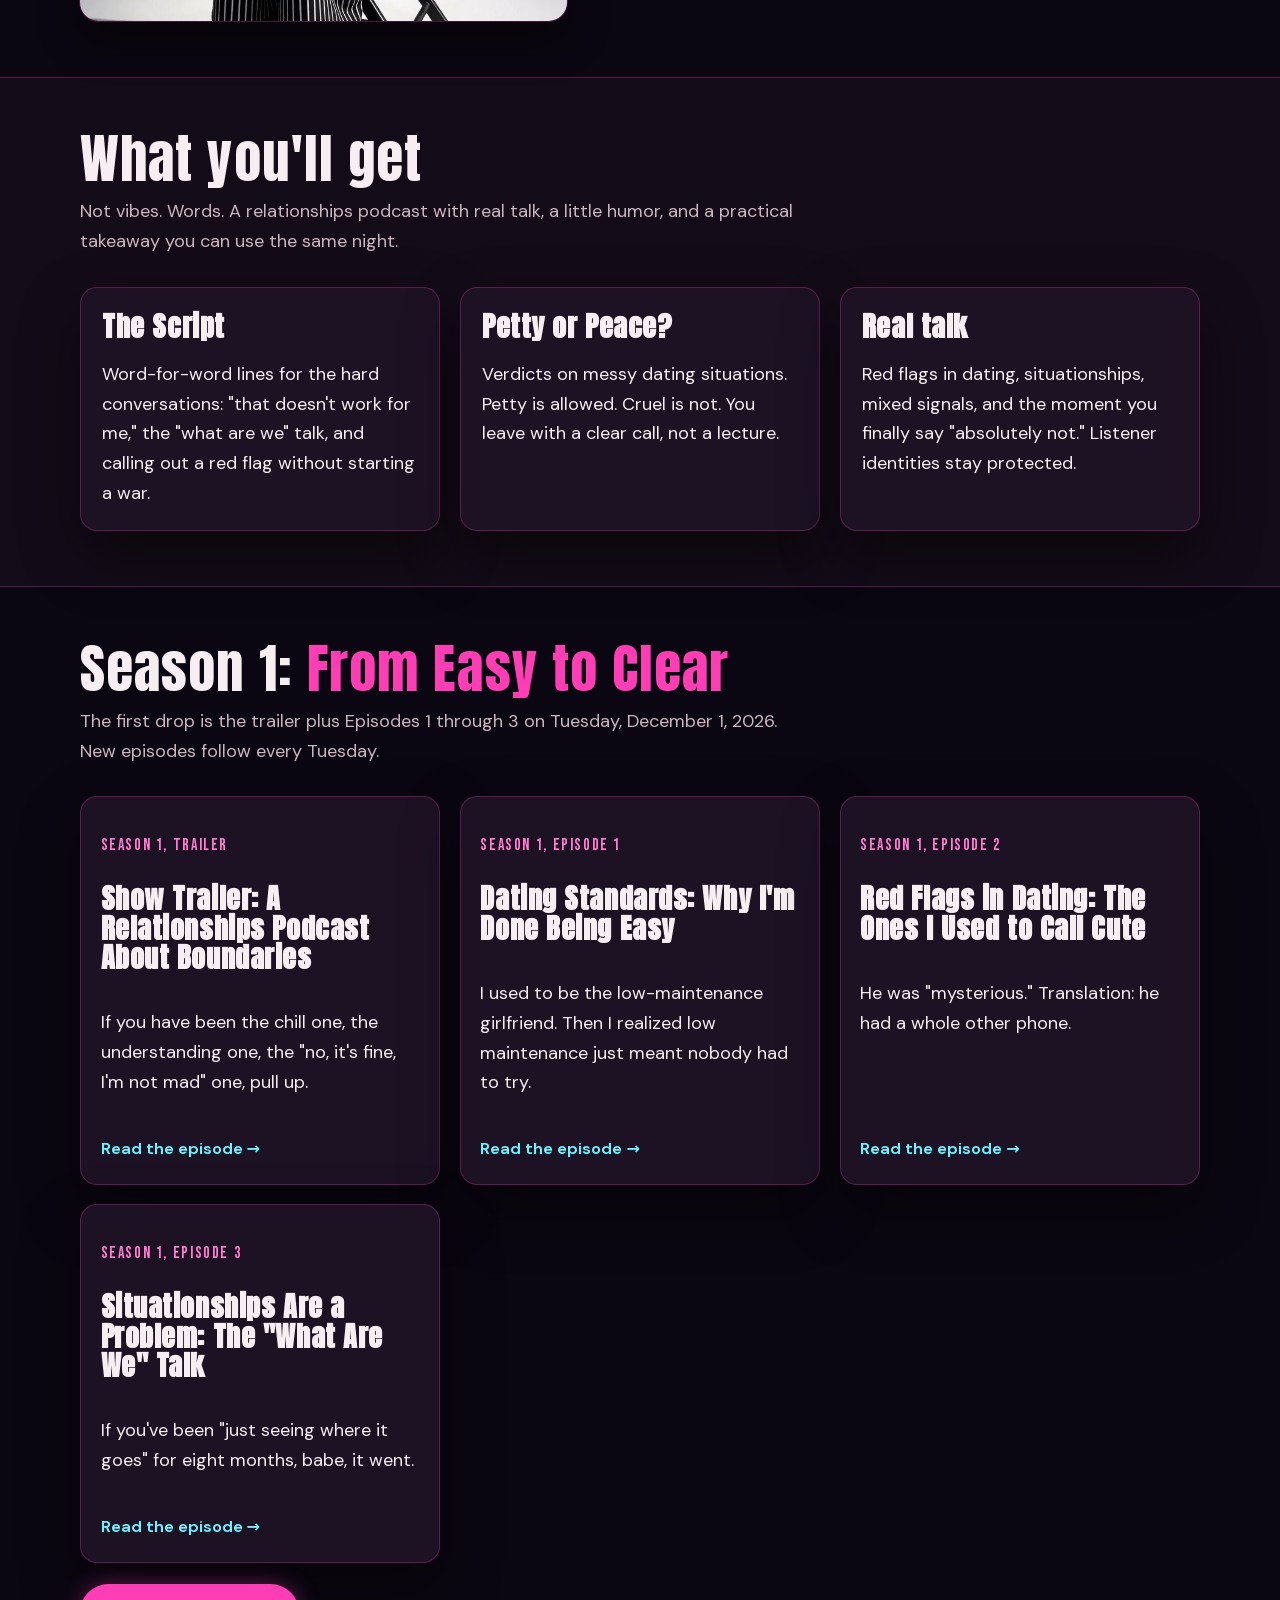
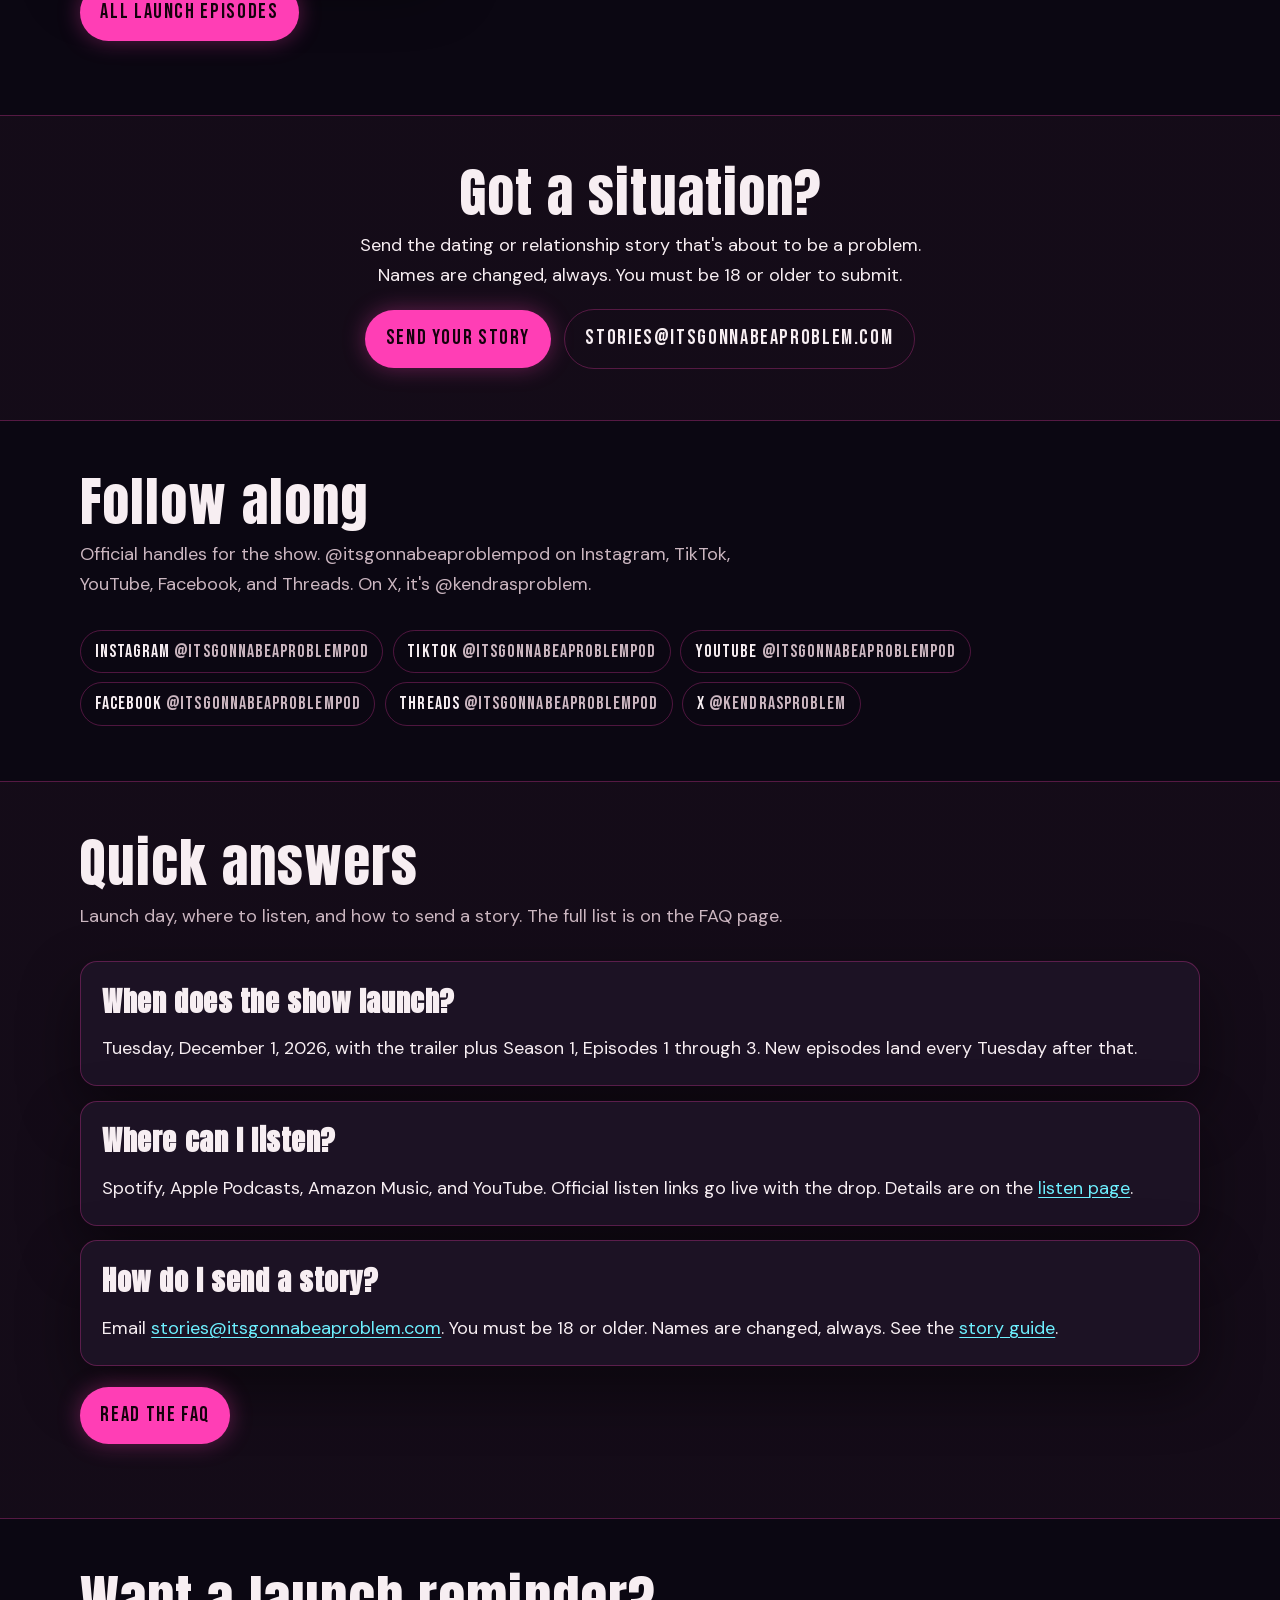
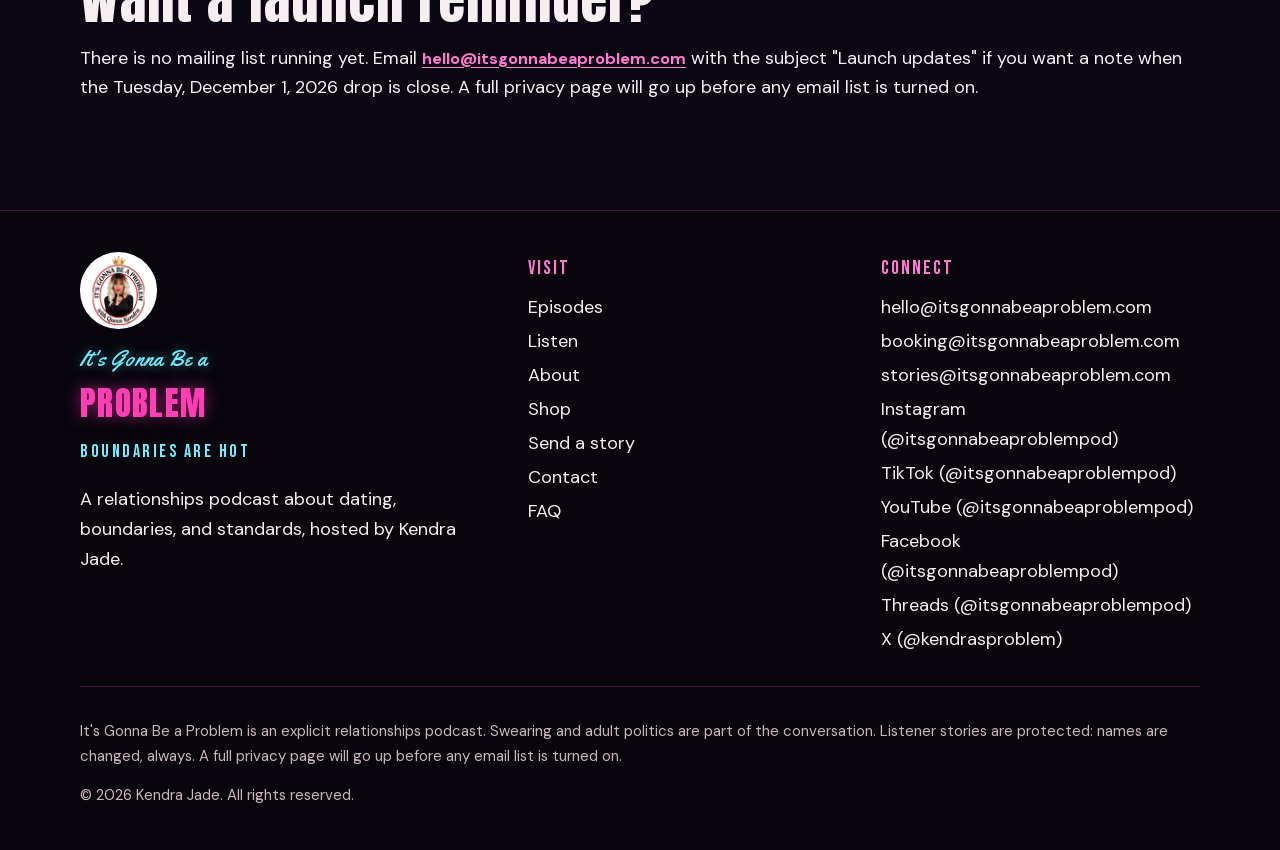
==== commit 4ba514ee: "Official Nov 24 photo set: repo root" ====
--- a/index.html
+++ b/index.html
@@ -85,7 +85,7 @@
       "name": "Kendra Jade",
       "jobTitle": "Podcast host",
       "url": "https://itsgonnabeaproblem.com/about/",
-      "image": "https://itsgonnabeaproblem.com/images/promo-turtleneck-mic-1600.jpg",
+      "image": "https://itsgonnabeaproblem.com/images/promo-pinstripe-seated-1600.jpg",
       "worksFor": {
         "@id": "https://itsgonnabeaproblem.com/#series"
       },
@@ -107,8 +107,11 @@
 <header class="site-header">
   <div class="header-inner wrap">
     <a class="logo" href="/" aria-label="It's Gonna Be a Problem, home">
-      <span class="logo-script">It's Gonna Be a</span>
-      <span class="logo-problem">PROBLEM</span>
+      <img class="logo-mark" src="/images/logo-mark-160.png" width="160" height="160" alt="" />
+      <span class="logo-text">
+        <span class="logo-script">It's Gonna Be a</span>
+        <span class="logo-problem">PROBLEM</span>
+      </span>
     </a>
     <input type="checkbox" id="nav-toggle" class="nav-toggle" />
     <label class="nav-toggle-btn" for="nav-toggle" aria-label="Open menu">
@@ -169,6 +172,31 @@
 </span>
 </div>
 <p class="listen-note">Listen buttons are placeholders until the show goes live on Tuesday, December 1, 2026. Official Spotify, Apple Podcasts, Amazon Music, and YouTube links will be added after publish, with Kendra's OK.</p>
+    </div>
+  </div>
+</section>
+
+<section class="section">
+  <div class="wrap split">
+    <div class="photo-frame">
+      <picture>
+        <source type="image/webp"
+          srcset="/images/promo-pinstripe-seated-800.webp 800w, /images/promo-pinstripe-seated-1600.webp 1136w"
+          sizes="(max-width: 860px) 90vw, 440px" />
+        <img
+          src="/images/promo-pinstripe-seated-800.jpg"
+          srcset="/images/promo-pinstripe-seated-800.jpg 800w, /images/promo-pinstripe-seated-1600.jpg 1136w"
+          sizes="(max-width: 860px) 90vw, 440px"
+          width="800" height="992"
+          alt="Kendra Jade, host of It's Gonna Be a Problem, seated in a director's chair in a black and white pinstripe suit, with a purple cape. Official title card for the show."
+          loading="lazy" decoding="async" />
+      </picture>
+    </div>
+    <div>
+      <p class="kicker">Hosted by Kendra Jade</p>
+      <h2 class="section-title">Meet the host</h2>
+      <p>Kendra Jade hosts It's Gonna Be a Problem: brunch-truth about dating, boundaries, and standards. Bold, funny, and unfiltered, with warmth under the attitude.</p>
+      <p><a class="btn" href="/about/">About the show</a></p>
     </div>
   </div>
 </section>
@@ -292,6 +320,7 @@
 <footer class="site-footer">
   <div class="wrap footer-grid">
     <div class="footer-brand">
+      <img class="logo-mark" src="/images/logo-mark-160.png" width="160" height="160" alt="" />
       <div class="logo-script">It's Gonna Be a</div>
       <div class="logo-problem">PROBLEM</div>
       <p class="footer-tag">BOUNDARIES ARE HOT</p>
--- a/css/styles.min.css
+++ b/css/styles.min.css
@@ -0,0 +1 @@
+@font-face{font-family:"Anton";src:url(/fonts/anton.woff2)format("woff2");font-weight:400;font-style:normal;font-display:swap}@font-face{font-family:"Bebas Neue";src:url(/fonts/bebas-neue.woff2)format("woff2");font-weight:400;font-style:normal;font-display:swap}@font-face{font-family:"Yellowtail";src:url(/fonts/yellowtail.woff2)format("woff2");font-weight:400;font-style:normal;font-display:swap}@font-face{font-family:"DM Sans";src:url(/fonts/dm-sans.woff2)format("woff2-variations");font-weight:100 1000;font-style:normal;font-display:swap}@font-face{font-family:"DM Sans";src:url(/fonts/dm-sans-italic.woff2)format("woff2-variations");font-weight:100 1000;font-style:italic;font-display:swap}:root{--bg:#0b0712;--bg-2:#140c18;--bg-3:#1c1224;--bg-4:#24162e;--text:#f7eef2;--muted:#cbb6c0;--pink:#ff3eb5;--pink-2:#ff7ad1;--pink-dim:rgba(255, 62, 181, 0.16);--cyan:#6ef0ff;--teal:#16344a;--gold:#e8c48a;--red:#e31b23;--line:rgba(255, 62, 181, 0.28);--max:1120px;--header-h:4.25rem;--font-body:"DM Sans", system-ui, -apple-system, "Segoe UI", sans-serif;--font-display:"Anton", Impact, "Arial Narrow", sans-serif;--font-label:"Bebas Neue", "Anton", sans-serif;--font-script:"Yellowtail", "Segoe Script", cursive;--radius:1rem;--shadow:0 24px 60px rgba(0, 0, 0, 0.45)}*,::after,::before{box-sizing:border-box}html{scroll-behavior:smooth}body,html{margin:0;padding:0;background:var(--bg);color:var(--text);font-family:var(--font-body);font-size:1.0625rem;line-height:1.65;font-weight:400;-webkit-font-smoothing:antialiased;text-rendering:optimizeLegibility}img{max-width:100%;height:auto;display:block}a{color:var(--cyan);text-decoration-thickness:1px;text-underline-offset:.18em}a:hover{color:var(--pink-2)}:focus-visible{outline:2px solid var(--cyan);outline-offset:3px}.skip-link{position:absolute;left:1rem;top:-4rem;background:var(--cyan);color:#0b0712;font-weight:700;padding:.5rem .85rem;z-index:200;border-radius:.35rem}.skip-link:focus{top:.75rem}.wrap{width:min(var(--max),calc(100% - 2rem));margin-inline:auto}.site-header{position:sticky;top:0;z-index:100;backdrop-filter:blur(16px);-webkit-backdrop-filter:blur(16px);background:rgba(11,7,18,.86);border-bottom:1px solid var(--line)}.header-inner,.logo{display:flex;align-items:center}.header-inner{justify-content:space-between;min-height:var(--header-h);gap:1rem}.logo{flex-direction:row;gap:.55rem;line-height:1;text-decoration:none;color:var(--text);padding:.35rem 0}.logo-mark{width:2.55rem;height:2.55rem;flex:0 0 2.55rem;border-radius:50%;background:#fff}.logo-text{display:flex;flex-direction:column;line-height:1}.logo:hover,.site-nav a{color:var(--text)}.hero h1 .script,.logo-script{font-family:var(--font-script);color:var(--cyan)}.logo-script{font-size:1.15rem;text-shadow:0 0 12px rgba(110,240,255,.45);letter-spacing:.01em}.logo-problem{font-family:var(--font-display);font-size:1.55rem;letter-spacing:.04em;color:var(--pink);text-shadow:0 0 16px rgba(255,62,181,.55);margin-top:-.15rem}.nav-toggle{display:none}.nav-toggle-btn{display:none;background:0 0;border:1px solid var(--line);color:var(--text);width:2.75rem;height:2.75rem;border-radius:.5rem;cursor:pointer;align-items:center;justify-content:center;flex-direction:column;gap:5px}.nav-toggle-btn span{display:block;width:1.15rem;height:2px;background:var(--text)}.site-nav{display:flex;align-items:center;gap:.15rem 1.15rem;flex-wrap:wrap}.site-nav a{font-family:var(--font-label);letter-spacing:.08em;font-size:1.05rem;text-decoration:none;padding:.35rem 0;border-bottom:2px solid transparent}.site-nav a:hover,.site-nav a[aria-current=page]{color:var(--pink-2);border-bottom-color:var(--pink)}.nav-cta{background:var(--pink);color:#14010c!important;border-radius:999px;padding:.4rem .85rem!important;border-bottom:0!important;box-shadow:0 0 18px rgba(255,62,181,.35)}.nav-cta:hover{background:var(--pink-2);color:#14010c!important}.hero{position:relative;isolation:isolate;padding:2.5rem 0 3.5rem;overflow:hidden}.hero::before{content:"";position:absolute;inset:0;background:linear-gradient(180deg,rgba(11,7,18,.2),rgba(11,7,18,.92)),url(/images/hero-bg.webp)center/cover no-repeat;z-index:-1;pointer-events:none}.hero-grid{display:grid;grid-template-columns:minmax(0,.9fr) minmax(0,1.1fr);gap:2.5rem;align-items:center}.cover-frame{position:relative;max-width:28rem;margin-inline:auto}.cover-frame img{width:100%;border-radius:1.1rem;box-shadow:0 0 0 1px rgba(255,62,181,.35),0 0 40px rgba(255,62,181,.28),0 24px 50px rgba(0,0,0,.55)}.kicker{font-family:var(--font-label);letter-spacing:.16em;color:var(--cyan);font-size:1rem;margin:0 0 .4rem}.hero h1,.page-hero h1,.section-title{font-family:var(--font-display);font-weight:400;letter-spacing:.02em;line-height:.95;margin:0 0 .75rem;text-wrap:balance}.hero h1{font-size:clamp(2.8rem,8vw,5.4rem)}.hero h1 .script{display:block;font-size:.38em;letter-spacing:.02em;text-shadow:0 0 18px rgba(110,240,255,.5);line-height:1;margin-bottom:.15em;font-weight:400;text-transform:none}.hero h1 .problem{color:var(--pink);text-shadow:0 0 22px rgba(255,62,181,.55)}.tagline-bar{display:inline-block;background:var(--teal);color:var(--cyan);font-family:var(--font-label);letter-spacing:.18em;font-size:1.15rem;padding:.35rem .9rem;margin:.4rem 0 1.1rem}.lede{font-size:1.125rem;color:var(--text);max-width:38rem;margin:0 0 1.25rem}.muted{color:var(--muted)}.launch-pill{display:inline-flex;align-items:center;gap:.5rem;background:var(--pink-dim);border:1px solid var(--line);border-radius:999px;padding:.4rem .85rem;font-weight:600;margin:0 0 1.25rem}.launch-pill strong{color:var(--pink-2);font-weight:700}.listen-row{display:flex;flex-wrap:wrap;gap:.65rem;margin:0 0 .75rem}.listen-btn{display:inline-flex;flex-direction:column;justify-content:center;min-width:8.5rem;padding:.55rem .9rem;border-radius:.7rem;border:1px solid var(--line);background:var(--bg-3);color:var(--text);text-decoration:none;line-height:1.2}.listen-btn--soon{cursor:default;opacity:.92;position:relative}.listen-btn__platform{font-family:var(--font-label);letter-spacing:.08em;font-size:1.15rem}.listen-btn__note{font-size:.75rem;color:var(--pink-2);font-weight:600}.listen-note{font-size:.95rem;color:var(--muted);margin:0}.section{padding:3.25rem 0}.section--alt{background:linear-gradient(180deg,rgba(20,12,24,.96),rgba(20,12,24,.96)),var(--bg-2);border-block:1px solid var(--line)}.section-title{font-size:clamp(2rem,5vw,3.2rem);color:var(--text)}.page-hero h1 span,.section-title span{color:var(--pink)}.section-intro{max-width:42rem;margin:0 0 1.75rem;color:var(--muted)}.card-grid{display:grid;grid-template-columns:repeat(3,1fr);gap:1.15rem}.card{background:var(--bg-3);border:1px solid var(--line);border-radius:var(--radius);padding:1.25rem;box-shadow:var(--shadow)}.card h3,.ep-card h3{font-family:var(--font-display);font-size:1.65rem;letter-spacing:.02em;line-height:1.05;margin:.2rem 0 .7rem}.card p:last-child,.ep-card p:last-child{margin-bottom:0}.feature-grid{display:grid;grid-template-columns:repeat(3,1fr);gap:1.15rem}.feature h3{letter-spacing:.08em;font-size:1.35rem;color:var(--cyan);margin:0 0 .4rem}.ep-card,.ep-card .ep-body{display:flex;flex-direction:column}.ep-card{background:var(--bg-3);border:1px solid var(--line);border-radius:var(--radius);overflow:hidden;text-decoration:none;color:inherit;box-shadow:var(--shadow);transition:transform .2s ease,border-color .2s ease}a.ep-card:hover{transform:translateY(-3px);border-color:var(--pink);color:inherit}.ep-card img{width:100%;aspect-ratio:1;object-fit:cover}.ep-card .ep-body{padding:1.1rem 1.15rem 1.25rem;gap:.35rem;flex:1}.ep-meta,.feature h3{font-family:var(--font-label)}.ep-meta{letter-spacing:.1em;color:var(--pink-2);font-size:.95rem}.ep-card .more{margin-top:auto;padding-top:.8rem;color:var(--cyan);font-weight:650;font-size:.95rem}.page-hero{padding:2.4rem 0 1.5rem}.page-hero h1{font-size:clamp(2.4rem,7vw,4.4rem)}.split{display:grid;grid-template-columns:.9fr 1.1fr;gap:2.2rem;align-items:center}.photo-frame img,.split img{width:100%;border-radius:1.1rem;box-shadow:0 0 0 1px rgba(255,62,181,.28),0 20px 40px rgba(0,0,0,.45)}.badge-wrap{max-width:22rem;margin-inline:auto}.badge-wrap img{width:100%;background:#fff;border-radius:0;box-shadow:0 20px 40px rgba(0,0,0,.4)}.photo-grid{display:grid;grid-template-columns:1fr 1fr;gap:1.25rem}.rules{list-style:none;padding:0;margin:1rem 0 0}.rules li{position:relative;padding:.55rem 0 .55rem 1.4rem;border-top:1px solid var(--line);font-weight:600}.rules li::before{content:"";position:absolute;left:0;top:.95rem;width:.65rem;height:.65rem;background:var(--pink);border-radius:50%;box-shadow:0 0 10px var(--pink)}.rating-note{margin-top:1.4rem;padding:.9rem 1rem;border-left:3px solid var(--pink);background:var(--pink-dim)}.contact-cards{display:grid;grid-template-columns:repeat(3,1fr);gap:1.15rem}.contact-cards a.card{color:inherit;text-decoration:none}.contact-cards a.card:hover,.social-row a:hover{border-color:var(--cyan)}.contact-cards .label{font-family:var(--font-label);letter-spacing:.1em;color:var(--cyan);margin:0 0 .35rem}.mail-link{font-weight:700;color:var(--pink-2)}.steps{padding-left:1.15rem}.steps li{margin:.4rem 0}.guide-box,.promise{background:var(--bg-3);border:1px solid var(--line);border-radius:var(--radius);padding:1.25rem 1.35rem;margin:1rem 0}.promise{border-left:4px solid var(--cyan)}.cta-band{text-align:center;padding:3rem 0}.cta-band p{max-width:36rem;margin:0 auto 1.1rem}.btn{display:inline-block;background:var(--pink);color:#14010c;font-family:var(--font-label);letter-spacing:.08em;font-size:1.2rem;text-decoration:none;padding:.7rem 1.2rem;border-radius:999px;box-shadow:0 0 22px rgba(255,62,181,.35)}.btn:hover{background:var(--pink-2);color:#14010c}.btn-ghost,.social-row a{border:1px solid var(--line)}.btn-ghost{background:0 0;color:var(--text);box-shadow:none;margin-left:.5rem}.btn-ghost:hover{color:var(--pink-2);border-color:var(--pink)}.social-row{display:flex;flex-wrap:wrap;gap:.55rem}.social-row a{display:inline-block;font-family:var(--font-label);letter-spacing:.06em;font-size:1.05rem;border-radius:999px;padding:.35rem .8rem}.social-row a:hover{color:var(--cyan)}.site-footer{background:#08050d;border-top:1px solid var(--line);padding:2.4rem 0 1.6rem;margin-top:2rem}.footer-grid{display:grid;grid-template-columns:1.3fr 1fr 1fr;gap:1.5rem 2rem}.footer-brand .logo-mark{width:4.5rem;height:4.5rem;margin:0 0 .7rem;border-radius:50%;background:#fff}.footer-brand .logo-script{font-size:1.3rem}.footer-brand .logo-problem{font-size:2rem}.footer-tag,.site-footer h2{font-family:var(--font-label);letter-spacing:.14em;margin:.4rem 0 .7rem}.site-footer h2{letter-spacing:.1em;font-size:1.15rem;margin:0 0 .5rem;color:var(--pink-2);font-weight:400}.breadcrumbs ol,.site-footer ul{list-style:none;padding:0;margin:0}.site-footer li{margin:.25rem 0}.site-footer a,.social-row a{color:var(--text);text-decoration:none}.contact-cards a.card a,.footer-tag,.site-footer a:hover{color:var(--cyan)}.legal{margin-top:1.6rem;padding-top:1rem;border-top:1px solid var(--line);color:var(--muted);font-size:.88rem}.not-found{min-height:60vh;display:grid;place-items:center;text-align:center;padding:3rem 0}.ep-article h2,.not-found h1{font-family:var(--font-display);letter-spacing:.02em}.not-found h1{font-size:clamp(3rem,12vw,7rem);color:var(--pink);margin:0;line-height:.9;text-shadow:0 0 24px rgba(255,62,181,.5)}.ep-article{max-width:44rem;margin:0 auto;padding-bottom:2rem}.ep-article h2{font-size:2rem;line-height:1.05;margin:2rem 0 .7rem}.chapter-list{padding-left:1.15rem}.sr-only{position:absolute;width:1px;height:1px;padding:0;margin:-1px;overflow:hidden;clip:rect(0,0,0,0);border:0}@media (max-width:860px){.card-grid,.contact-cards,.feature-grid,.footer-grid,.hero-grid,.photo-grid,.split{grid-template-columns:1fr}.hero{padding-top:1.5rem}.cover-frame{max-width:22rem}.nav-toggle-btn{display:inline-flex}.site-nav,.site-nav a{border-bottom:1px solid var(--line)}.site-nav{display:none;position:absolute;left:0;right:0;top:100%;background:rgba(11,7,18,.97);flex-direction:column;align-items:stretch;padding:.75rem 1rem 1rem;gap:0}.site-nav a{padding:.7rem .2rem}.nav-cta{margin-top:.6rem;text-align:center;border-bottom:0!important}#nav-toggle:checked~.site-nav,#nav-toggle:focus-visible~.site-nav{display:flex}.btn-ghost{margin-left:0;margin-top:.6rem}}@media (prefers-reduced-motion:reduce){html{scroll-behavior:auto}*{transition:none!important;animation:none!important}}.card-grid--2{grid-template-columns:repeat(2,1fr)}@media (max-width:860px){.card-grid--2{grid-template-columns:1fr}.ep-wide{grid-template-columns:1fr!important}}.launch-pill{display:inline-block;line-height:1.45;max-width:100%}.contact-cards .mail-link,.mail-link,.site-footer a[href^="mailto:"]{overflow-wrap:anywhere;word-break:break-word}.ep-article picture{display:block;max-width:28rem;margin:0 auto 1.5rem}.ep-article picture img{border-radius:1rem}@media (max-width:1100px){.contact-cards{grid-template-columns:1fr}}@media (max-width:860px){.launch-pill{display:block;width:fit-content}.hero h1{font-size:clamp(2.6rem,16vw,4.2rem)}}@media (max-width:520px){.launch-pill strong{display:block;white-space:nowrap}}.mail-link{font-size:.95rem}.breadcrumbs{font-size:.85rem;color:var(--muted);margin:0 0 1rem}.breadcrumbs ol{display:flex;flex-wrap:wrap;gap:.35rem .5rem}.breadcrumbs li:not(:last-child)::after{content:"/";margin-left:.5rem;color:var(--muted);opacity:.7}.breadcrumbs a{color:var(--pink-2);text-decoration:none}.breadcrumbs a:focus-visible,.breadcrumbs a:hover{text-decoration:underline}.yt-embed{margin:1.5rem 0 1.75rem}.yt-embed__kicker{font-family:var(--font-label);letter-spacing:.08em;color:var(--pink-2);margin:0 0 .6rem}.yt-embed__frame{position:relative;width:100%;max-width:40rem;aspect-ratio:16/9;display:flex;flex-direction:column;justify-content:center;gap:.6rem;padding:1.25rem 1.4rem;border:1px dashed var(--line);border-radius:var(--radius);background:var(--bg-3);color:var(--text)}.yt-embed__title{font-family:var(--font-label);letter-spacing:.08em;font-size:1.4rem;margin:0}.faq-list details p,.yt-embed__frame p{margin:0;color:var(--muted)}.yt-embed__frame a{color:var(--cyan)}.transcript-block{margin:2rem 0 1.5rem;padding:1.25rem 1.4rem;border-left:3px solid var(--pink);background:var(--bg-3);border-radius:0 .75rem .75rem 0}.transcript-block h2{margin-top:0}.related-eps{margin:1.75rem 0 0}.related-eps ul{margin:.5rem 0 0;padding:0;list-style:none;display:grid;gap:.45rem}.related-eps a{color:var(--pink-2)}.faq-list{display:grid;gap:.65rem;margin:0 auto;max-width:46rem}.faq-list details{background:var(--bg-3);border:1px solid var(--line);border-radius:.75rem;padding:.85rem 1rem}.faq-list summary{cursor:pointer;font-weight:700;color:var(--text)}.faq-list details[open] summary{color:var(--pink-2);margin-bottom:.6rem}.faq-teaser{display:grid;gap:.85rem}@media (max-width:860px){.yt-embed__frame{aspect-ratio:auto;min-height:12rem}}
--- a/css/styles.min.css
+++ b/css/styles.min.css
@@ -0,0 +1 @@
+@font-face{font-family:"Anton";src:url(/fonts/anton.woff2)format("woff2");font-weight:400;font-style:normal;font-display:swap}@font-face{font-family:"Bebas Neue";src:url(/fonts/bebas-neue.woff2)format("woff2");font-weight:400;font-style:normal;font-display:swap}@font-face{font-family:"Yellowtail";src:url(/fonts/yellowtail.woff2)format("woff2");font-weight:400;font-style:normal;font-display:swap}@font-face{font-family:"DM Sans";src:url(/fonts/dm-sans.woff2)format("woff2-variations");font-weight:100 1000;font-style:normal;font-display:swap}@font-face{font-family:"DM Sans";src:url(/fonts/dm-sans-italic.woff2)format("woff2-variations");font-weight:100 1000;font-style:italic;font-display:swap}:root{--bg:#0b0712;--bg-2:#140c18;--bg-3:#1c1224;--bg-4:#24162e;--text:#f7eef2;--muted:#cbb6c0;--pink:#ff3eb5;--pink-2:#ff7ad1;--pink-dim:rgba(255, 62, 181, 0.16);--cyan:#6ef0ff;--teal:#16344a;--gold:#e8c48a;--red:#e31b23;--line:rgba(255, 62, 181, 0.28);--max:1120px;--header-h:4.25rem;--font-body:"DM Sans", system-ui, -apple-system, "Segoe UI", sans-serif;--font-display:"Anton", Impact, "Arial Narrow", sans-serif;--font-label:"Bebas Neue", "Anton", sans-serif;--font-script:"Yellowtail", "Segoe Script", cursive;--radius:1rem;--shadow:0 24px 60px rgba(0, 0, 0, 0.45)}*,::after,::before{box-sizing:border-box}html{scroll-behavior:smooth}body,html{margin:0;padding:0;background:var(--bg);color:var(--text);font-family:var(--font-body);font-size:1.0625rem;line-height:1.65;font-weight:400;-webkit-font-smoothing:antialiased;text-rendering:optimizeLegibility}img{max-width:100%;height:auto;display:block}a{color:var(--cyan);text-decoration-thickness:1px;text-underline-offset:.18em}a:hover{color:var(--pink-2)}:focus-visible{outline:2px solid var(--cyan);outline-offset:3px}.skip-link{position:absolute;left:1rem;top:-4rem;background:var(--cyan);color:#0b0712;font-weight:700;padding:.5rem .85rem;z-index:200;border-radius:.35rem}.skip-link:focus{top:.75rem}.wrap{width:min(var(--max),calc(100% - 2rem));margin-inline:auto}.site-header{position:sticky;top:0;z-index:100;backdrop-filter:blur(16px);-webkit-backdrop-filter:blur(16px);background:rgba(11,7,18,.86);border-bottom:1px solid var(--line)}.header-inner,.logo{display:flex;align-items:center}.header-inner{justify-content:space-between;min-height:var(--header-h);gap:1rem}.logo{flex-direction:row;gap:.55rem;line-height:1;text-decoration:none;color:var(--text);padding:.35rem 0}.logo-mark{width:2.55rem;height:2.55rem;flex:0 0 2.55rem;border-radius:50%;background:#fff}.logo-text{display:flex;flex-direction:column;line-height:1}.logo:hover,.site-nav a{color:var(--text)}.hero h1 .script,.logo-script{font-family:var(--font-script);color:var(--cyan)}.logo-script{font-size:1.15rem;text-shadow:0 0 12px rgba(110,240,255,.45);letter-spacing:.01em}.logo-problem{font-family:var(--font-display);font-size:1.55rem;letter-spacing:.04em;color:var(--pink);text-shadow:0 0 16px rgba(255,62,181,.55);margin-top:-.15rem}.nav-toggle{display:none}.nav-toggle-btn{display:none;background:0 0;border:1px solid var(--line);color:var(--text);width:2.75rem;height:2.75rem;border-radius:.5rem;cursor:pointer;align-items:center;justify-content:center;flex-direction:column;gap:5px}.nav-toggle-btn span{display:block;width:1.15rem;height:2px;background:var(--text)}.site-nav{display:flex;align-items:center;gap:.15rem 1.15rem;flex-wrap:wrap}.site-nav a{font-family:var(--font-label);letter-spacing:.08em;font-size:1.05rem;text-decoration:none;padding:.35rem 0;border-bottom:2px solid transparent}.site-nav a:hover,.site-nav a[aria-current=page]{color:var(--pink-2);border-bottom-color:var(--pink)}.nav-cta{background:var(--pink);color:#14010c!important;border-radius:999px;padding:.4rem .85rem!important;border-bottom:0!important;box-shadow:0 0 18px rgba(255,62,181,.35)}.nav-cta:hover{background:var(--pink-2);color:#14010c!important}.hero{position:relative;isolation:isolate;padding:2.5rem 0 3.5rem;overflow:hidden}.hero::before{content:"";position:absolute;inset:0;background:linear-gradient(180deg,rgba(11,7,18,.2),rgba(11,7,18,.92)),url(/images/hero-bg.webp)center/cover no-repeat;z-index:-1;pointer-events:none}.hero-grid{display:grid;grid-template-columns:minmax(0,.9fr) minmax(0,1.1fr);gap:2.5rem;align-items:center}.cover-frame{position:relative;max-width:28rem;margin-inline:auto}.cover-frame img{width:100%;border-radius:1.1rem;box-shadow:0 0 0 1px rgba(255,62,181,.35),0 0 40px rgba(255,62,181,.28),0 24px 50px rgba(0,0,0,.55)}.kicker{font-family:var(--font-label);letter-spacing:.16em;color:var(--cyan);font-size:1rem;margin:0 0 .4rem}.hero h1,.page-hero h1,.section-title{font-family:var(--font-display);font-weight:400;letter-spacing:.02em;line-height:.95;margin:0 0 .75rem;text-wrap:balance}.hero h1{font-size:clamp(2.8rem,8vw,5.4rem)}.hero h1 .script{display:block;font-size:.38em;letter-spacing:.02em;text-shadow:0 0 18px rgba(110,240,255,.5);line-height:1;margin-bottom:.15em;font-weight:400;text-transform:none}.hero h1 .problem{color:var(--pink);text-shadow:0 0 22px rgba(255,62,181,.55)}.tagline-bar{display:inline-block;background:var(--teal);color:var(--cyan);font-family:var(--font-label);letter-spacing:.18em;font-size:1.15rem;padding:.35rem .9rem;margin:.4rem 0 1.1rem}.lede{font-size:1.125rem;color:var(--text);max-width:38rem;margin:0 0 1.25rem}.muted{color:var(--muted)}.launch-pill{display:inline-flex;align-items:center;gap:.5rem;background:var(--pink-dim);border:1px solid var(--line);border-radius:999px;padding:.4rem .85rem;font-weight:600;margin:0 0 1.25rem}.launch-pill strong{color:var(--pink-2);font-weight:700}.listen-row{display:flex;flex-wrap:wrap;gap:.65rem;margin:0 0 .75rem}.listen-btn{display:inline-flex;flex-direction:column;justify-content:center;min-width:8.5rem;padding:.55rem .9rem;border-radius:.7rem;border:1px solid var(--line);background:var(--bg-3);color:var(--text);text-decoration:none;line-height:1.2}.listen-btn--soon{cursor:default;opacity:.92;position:relative}.listen-btn__platform{font-family:var(--font-label);letter-spacing:.08em;font-size:1.15rem}.listen-btn__note{font-size:.75rem;color:var(--pink-2);font-weight:600}.listen-note{font-size:.95rem;color:var(--muted);margin:0}.section{padding:3.25rem 0}.section--alt{background:linear-gradient(180deg,rgba(20,12,24,.96),rgba(20,12,24,.96)),var(--bg-2);border-block:1px solid var(--line)}.section-title{font-size:clamp(2rem,5vw,3.2rem);color:var(--text)}.page-hero h1 span,.section-title span{color:var(--pink)}.section-intro{max-width:42rem;margin:0 0 1.75rem;color:var(--muted)}.card-grid{display:grid;grid-template-columns:repeat(3,1fr);gap:1.15rem}.card{background:var(--bg-3);border:1px solid var(--line);border-radius:var(--radius);padding:1.25rem;box-shadow:var(--shadow)}.card h3,.ep-card h3{font-family:var(--font-display);font-size:1.65rem;letter-spacing:.02em;line-height:1.05;margin:.2rem 0 .7rem}.card p:last-child,.ep-card p:last-child{margin-bottom:0}.feature-grid{display:grid;grid-template-columns:repeat(3,1fr);gap:1.15rem}.feature h3{letter-spacing:.08em;font-size:1.35rem;color:var(--cyan);margin:0 0 .4rem}.ep-card,.ep-card .ep-body{display:flex;flex-direction:column}.ep-card{background:var(--bg-3);border:1px solid var(--line);border-radius:var(--radius);overflow:hidden;text-decoration:none;color:inherit;box-shadow:var(--shadow);transition:transform .2s ease,border-color .2s ease}a.ep-card:hover{transform:translateY(-3px);border-color:var(--pink);color:inherit}.ep-card img{width:100%;aspect-ratio:1;object-fit:cover}.ep-card .ep-body{padding:1.1rem 1.15rem 1.25rem;gap:.35rem;flex:1}.ep-meta,.feature h3{font-family:var(--font-label)}.ep-meta{letter-spacing:.1em;color:var(--pink-2);font-size:.95rem}.ep-card .more{margin-top:auto;padding-top:.8rem;color:var(--cyan);font-weight:650;font-size:.95rem}.page-hero{padding:2.4rem 0 1.5rem}.page-hero h1{font-size:clamp(2.4rem,7vw,4.4rem)}.split{display:grid;grid-template-columns:.9fr 1.1fr;gap:2.2rem;align-items:center}.photo-frame img,.split img{width:100%;border-radius:1.1rem;box-shadow:0 0 0 1px rgba(255,62,181,.28),0 20px 40px rgba(0,0,0,.45)}.badge-wrap{max-width:22rem;margin-inline:auto}.badge-wrap img{width:100%;background:#fff;border-radius:0;box-shadow:0 20px 40px rgba(0,0,0,.4)}.photo-grid{display:grid;grid-template-columns:1fr 1fr;gap:1.25rem}.rules{list-style:none;padding:0;margin:1rem 0 0}.rules li{position:relative;padding:.55rem 0 .55rem 1.4rem;border-top:1px solid var(--line);font-weight:600}.rules li::before{content:"";position:absolute;left:0;top:.95rem;width:.65rem;height:.65rem;background:var(--pink);border-radius:50%;box-shadow:0 0 10px var(--pink)}.rating-note{margin-top:1.4rem;padding:.9rem 1rem;border-left:3px solid var(--pink);background:var(--pink-dim)}.contact-cards{display:grid;grid-template-columns:repeat(3,1fr);gap:1.15rem}.contact-cards a.card{color:inherit;text-decoration:none}.contact-cards a.card:hover,.social-row a:hover{border-color:var(--cyan)}.contact-cards .label{font-family:var(--font-label);letter-spacing:.1em;color:var(--cyan);margin:0 0 .35rem}.mail-link{font-weight:700;color:var(--pink-2)}.steps{padding-left:1.15rem}.steps li{margin:.4rem 0}.guide-box,.promise{background:var(--bg-3);border:1px solid var(--line);border-radius:var(--radius);padding:1.25rem 1.35rem;margin:1rem 0}.promise{border-left:4px solid var(--cyan)}.cta-band{text-align:center;padding:3rem 0}.cta-band p{max-width:36rem;margin:0 auto 1.1rem}.btn{display:inline-block;background:var(--pink);color:#14010c;font-family:var(--font-label);letter-spacing:.08em;font-size:1.2rem;text-decoration:none;padding:.7rem 1.2rem;border-radius:999px;box-shadow:0 0 22px rgba(255,62,181,.35)}.btn:hover{background:var(--pink-2);color:#14010c}.btn-ghost,.social-row a{border:1px solid var(--line)}.btn-ghost{background:0 0;color:var(--text);box-shadow:none;margin-left:.5rem}.btn-ghost:hover{color:var(--pink-2);border-color:var(--pink)}.social-row{display:flex;flex-wrap:wrap;gap:.55rem}.social-row a{display:inline-block;font-family:var(--font-label);letter-spacing:.06em;font-size:1.05rem;border-radius:999px;padding:.35rem .8rem}.social-row a:hover{color:var(--cyan)}.site-footer{background:#08050d;border-top:1px solid var(--line);padding:2.4rem 0 1.6rem;margin-top:2rem}.footer-grid{display:grid;grid-template-columns:1.3fr 1fr 1fr;gap:1.5rem 2rem}.footer-brand .logo-mark{width:4.5rem;height:4.5rem;margin:0 0 .7rem;border-radius:50%;background:#fff}.footer-brand .logo-script{font-size:1.3rem}.footer-brand .logo-problem{font-size:2rem}.footer-tag,.site-footer h2{font-family:var(--font-label);letter-spacing:.14em;margin:.4rem 0 .7rem}.site-footer h2{letter-spacing:.1em;font-size:1.15rem;margin:0 0 .5rem;color:var(--pink-2);font-weight:400}.breadcrumbs ol,.site-footer ul{list-style:none;padding:0;margin:0}.site-footer li{margin:.25rem 0}.site-footer a,.social-row a{color:var(--text);text-decoration:none}.contact-cards a.card a,.footer-tag,.site-footer a:hover{color:var(--cyan)}.legal{margin-top:1.6rem;padding-top:1rem;border-top:1px solid var(--line);color:var(--muted);font-size:.88rem}.not-found{min-height:60vh;display:grid;place-items:center;text-align:center;padding:3rem 0}.ep-article h2,.not-found h1{font-family:var(--font-display);letter-spacing:.02em}.not-found h1{font-size:clamp(3rem,12vw,7rem);color:var(--pink);margin:0;line-height:.9;text-shadow:0 0 24px rgba(255,62,181,.5)}.ep-article{max-width:44rem;margin:0 auto;padding-bottom:2rem}.ep-article h2{font-size:2rem;line-height:1.05;margin:2rem 0 .7rem}.chapter-list{padding-left:1.15rem}.sr-only{position:absolute;width:1px;height:1px;padding:0;margin:-1px;overflow:hidden;clip:rect(0,0,0,0);border:0}@media (max-width:860px){.card-grid,.contact-cards,.feature-grid,.footer-grid,.hero-grid,.photo-grid,.split{grid-template-columns:1fr}.hero{padding-top:1.5rem}.cover-frame{max-width:22rem}.nav-toggle-btn{display:inline-flex}.site-nav,.site-nav a{border-bottom:1px solid var(--line)}.site-nav{display:none;position:absolute;left:0;right:0;top:100%;background:rgba(11,7,18,.97);flex-direction:column;align-items:stretch;padding:.75rem 1rem 1rem;gap:0}.site-nav a{padding:.7rem .2rem}.nav-cta{margin-top:.6rem;text-align:center;border-bottom:0!important}#nav-toggle:checked~.site-nav,#nav-toggle:focus-visible~.site-nav{display:flex}.btn-ghost{margin-left:0;margin-top:.6rem}}@media (prefers-reduced-motion:reduce){html{scroll-behavior:auto}*{transition:none!important;animation:none!important}}.card-grid--2{grid-template-columns:repeat(2,1fr)}@media (max-width:860px){.card-grid--2{grid-template-columns:1fr}.ep-wide{grid-template-columns:1fr!important}}.launch-pill{display:inline-block;line-height:1.45;max-width:100%}.contact-cards .mail-link,.mail-link,.site-footer a[href^="mailto:"]{overflow-wrap:anywhere;word-break:break-word}.ep-article picture{display:block;max-width:28rem;margin:0 auto 1.5rem}.ep-article picture img{border-radius:1rem}@media (max-width:1100px){.contact-cards{grid-template-columns:1fr}}@media (max-width:860px){.launch-pill{display:block;width:fit-content}.hero h1{font-size:clamp(2.6rem,16vw,4.2rem)}}@media (max-width:520px){.launch-pill strong{display:block;white-space:nowrap}}.mail-link{font-size:.95rem}.breadcrumbs{font-size:.85rem;color:var(--muted);margin:0 0 1rem}.breadcrumbs ol{display:flex;flex-wrap:wrap;gap:.35rem .5rem}.breadcrumbs li:not(:last-child)::after{content:"/";margin-left:.5rem;color:var(--muted);opacity:.7}.breadcrumbs a{color:var(--pink-2);text-decoration:none}.breadcrumbs a:focus-visible,.breadcrumbs a:hover{text-decoration:underline}.yt-embed{margin:1.5rem 0 1.75rem}.yt-embed__kicker{font-family:var(--font-label);letter-spacing:.08em;color:var(--pink-2);margin:0 0 .6rem}.yt-embed__frame{position:relative;width:100%;max-width:40rem;aspect-ratio:16/9;display:flex;flex-direction:column;justify-content:center;gap:.6rem;padding:1.25rem 1.4rem;border:1px dashed var(--line);border-radius:var(--radius);background:var(--bg-3);color:var(--text)}.yt-embed__title{font-family:var(--font-label);letter-spacing:.08em;font-size:1.4rem;margin:0}.faq-list details p,.yt-embed__frame p{margin:0;color:var(--muted)}.yt-embed__frame a{color:var(--cyan)}.transcript-block{margin:2rem 0 1.5rem;padding:1.25rem 1.4rem;border-left:3px solid var(--pink);background:var(--bg-3);border-radius:0 .75rem .75rem 0}.transcript-block h2{margin-top:0}.related-eps{margin:1.75rem 0 0}.related-eps ul{margin:.5rem 0 0;padding:0;list-style:none;display:grid;gap:.45rem}.related-eps a{color:var(--pink-2)}.faq-list{display:grid;gap:.65rem;margin:0 auto;max-width:46rem}.faq-list details{background:var(--bg-3);border:1px solid var(--line);border-radius:.75rem;padding:.85rem 1rem}.faq-list summary{cursor:pointer;font-weight:700;color:var(--text)}.faq-list details[open] summary{color:var(--pink-2);margin-bottom:.6rem}.faq-teaser{display:grid;gap:.85rem}@media (max-width:860px){.yt-embed__frame{aspect-ratio:auto;min-height:12rem}}
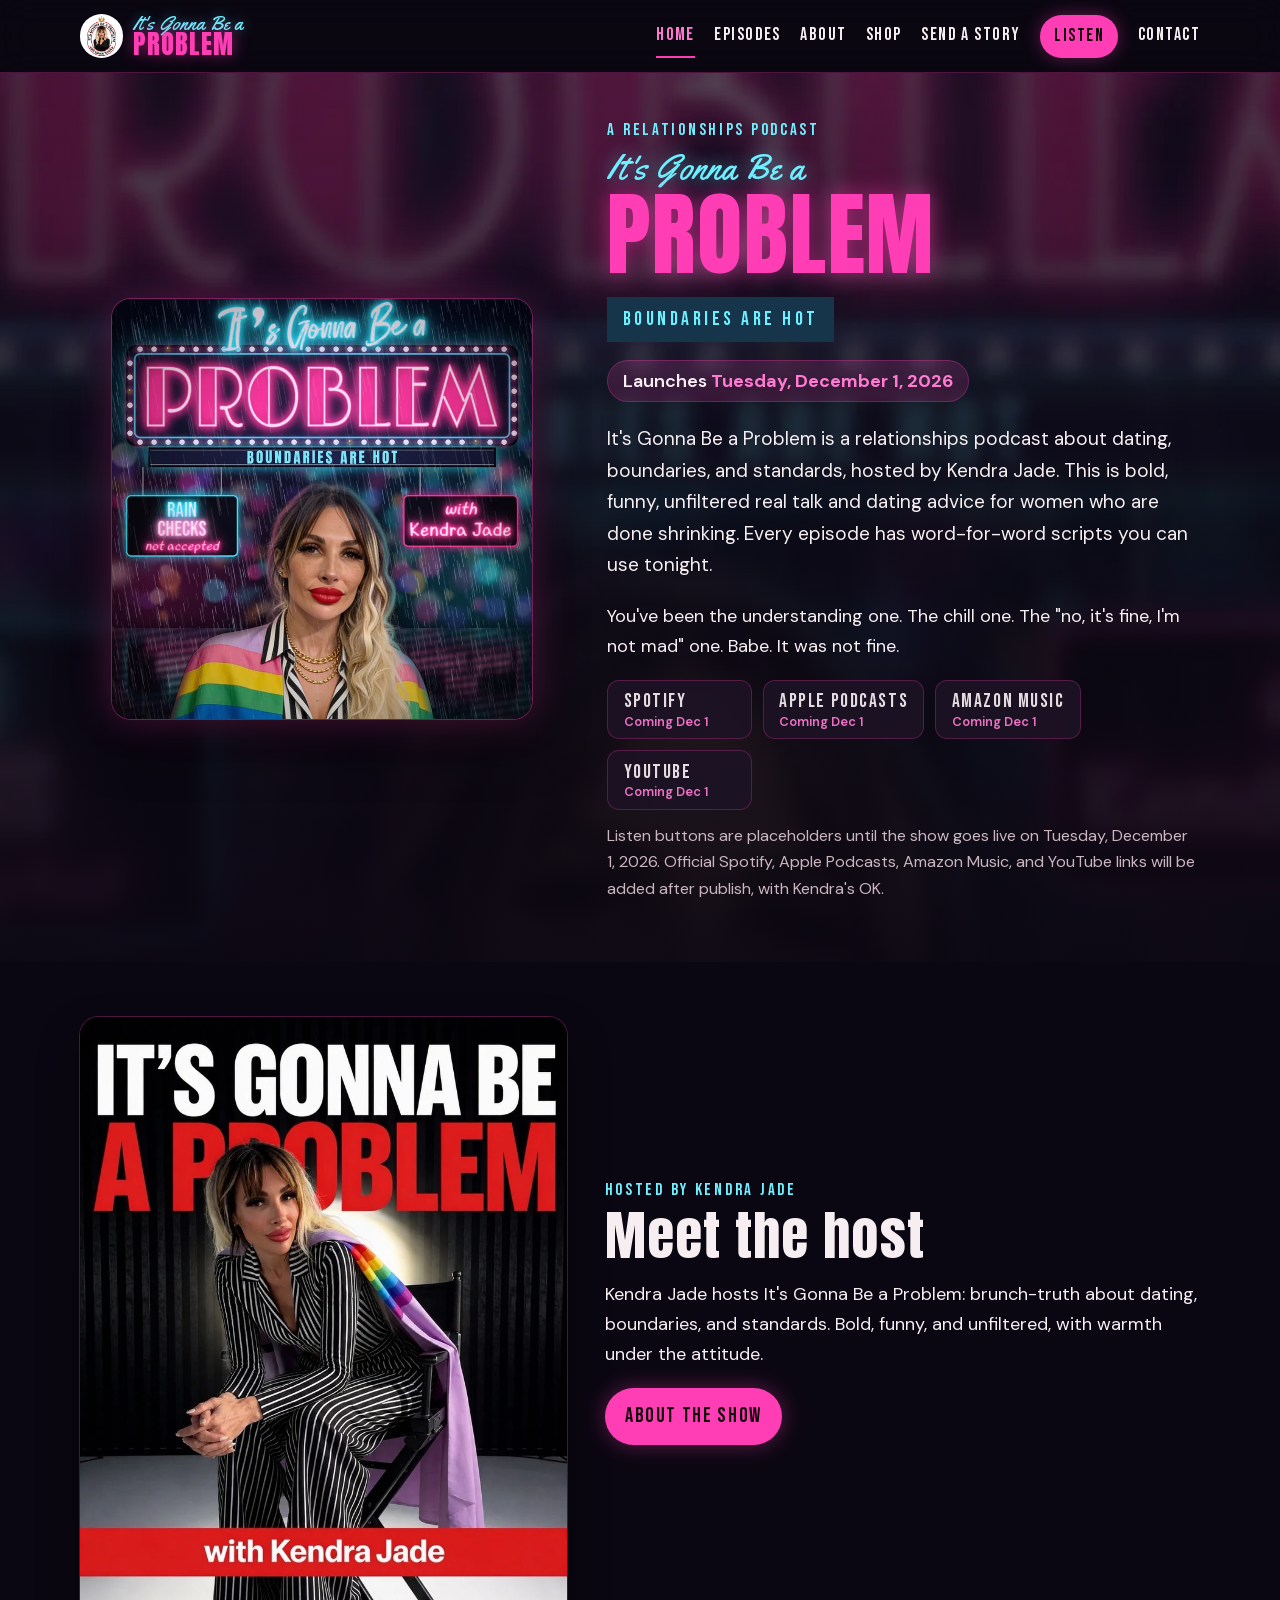
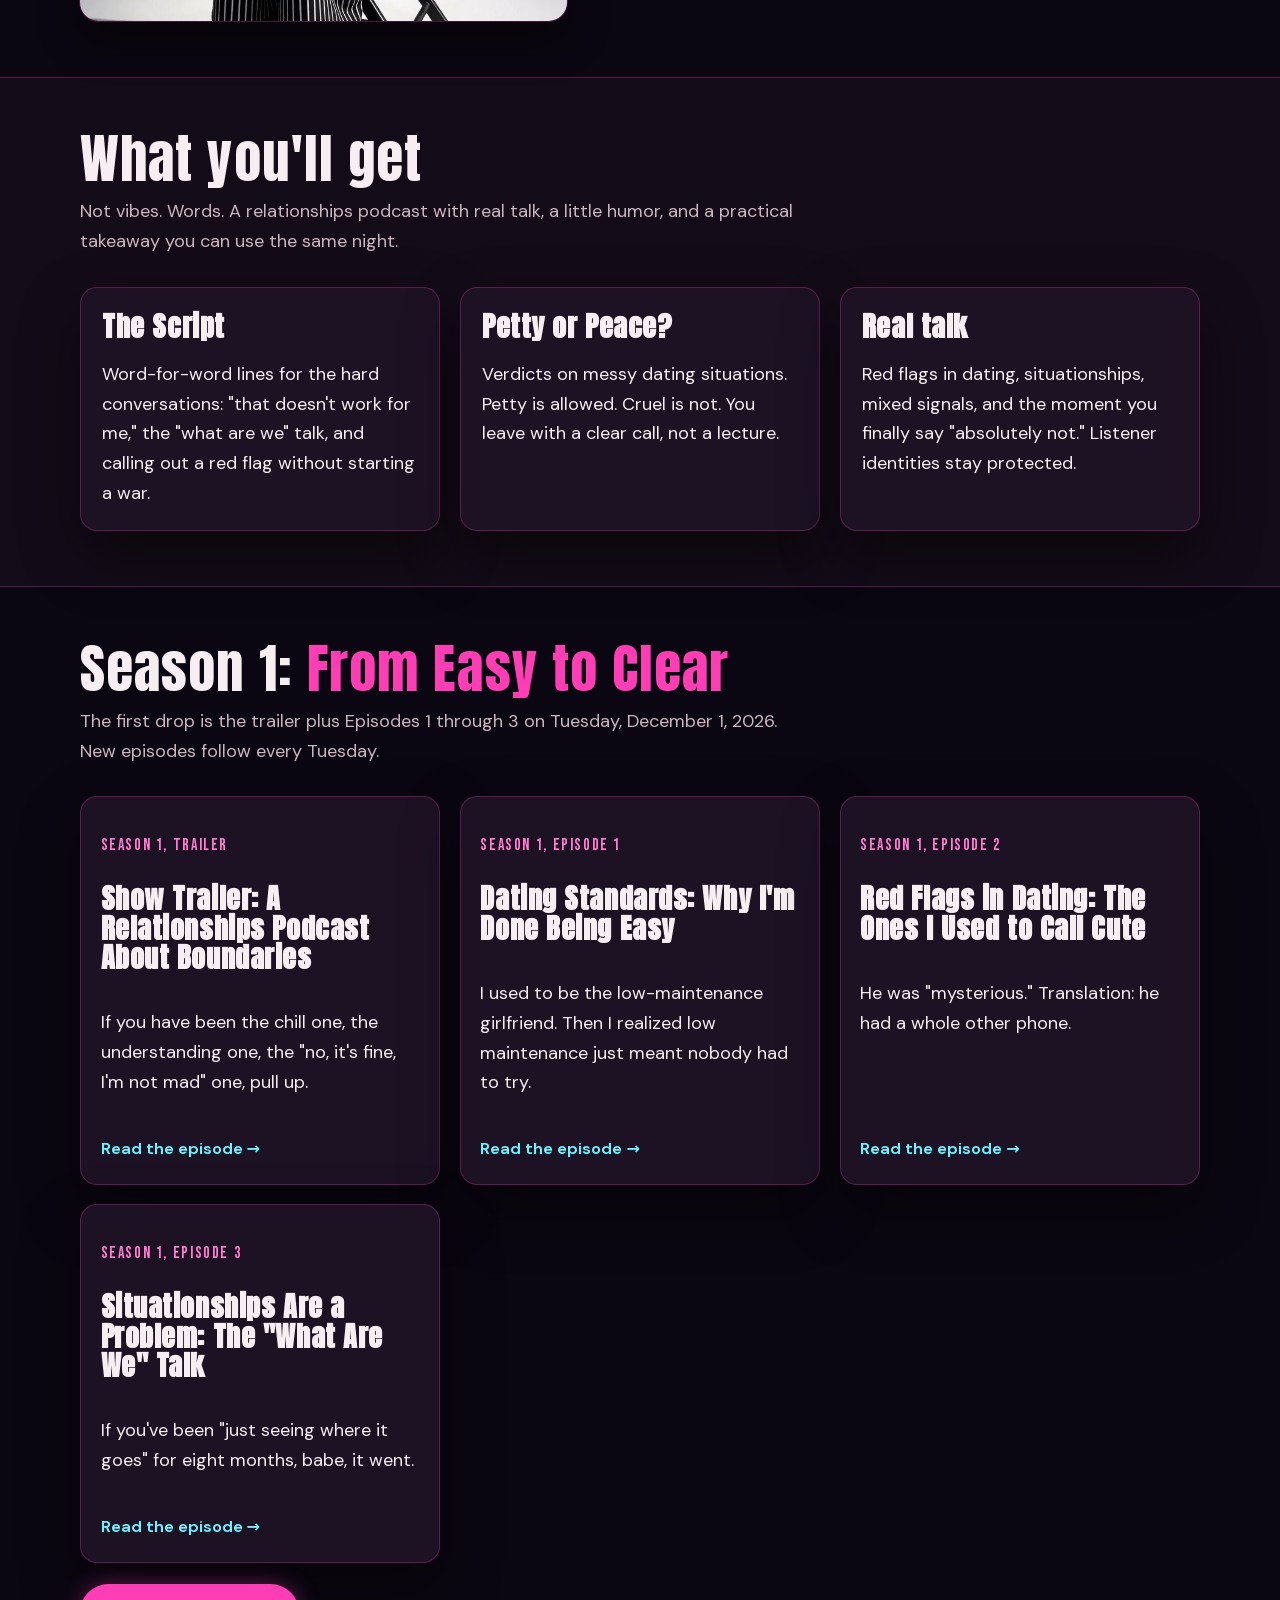
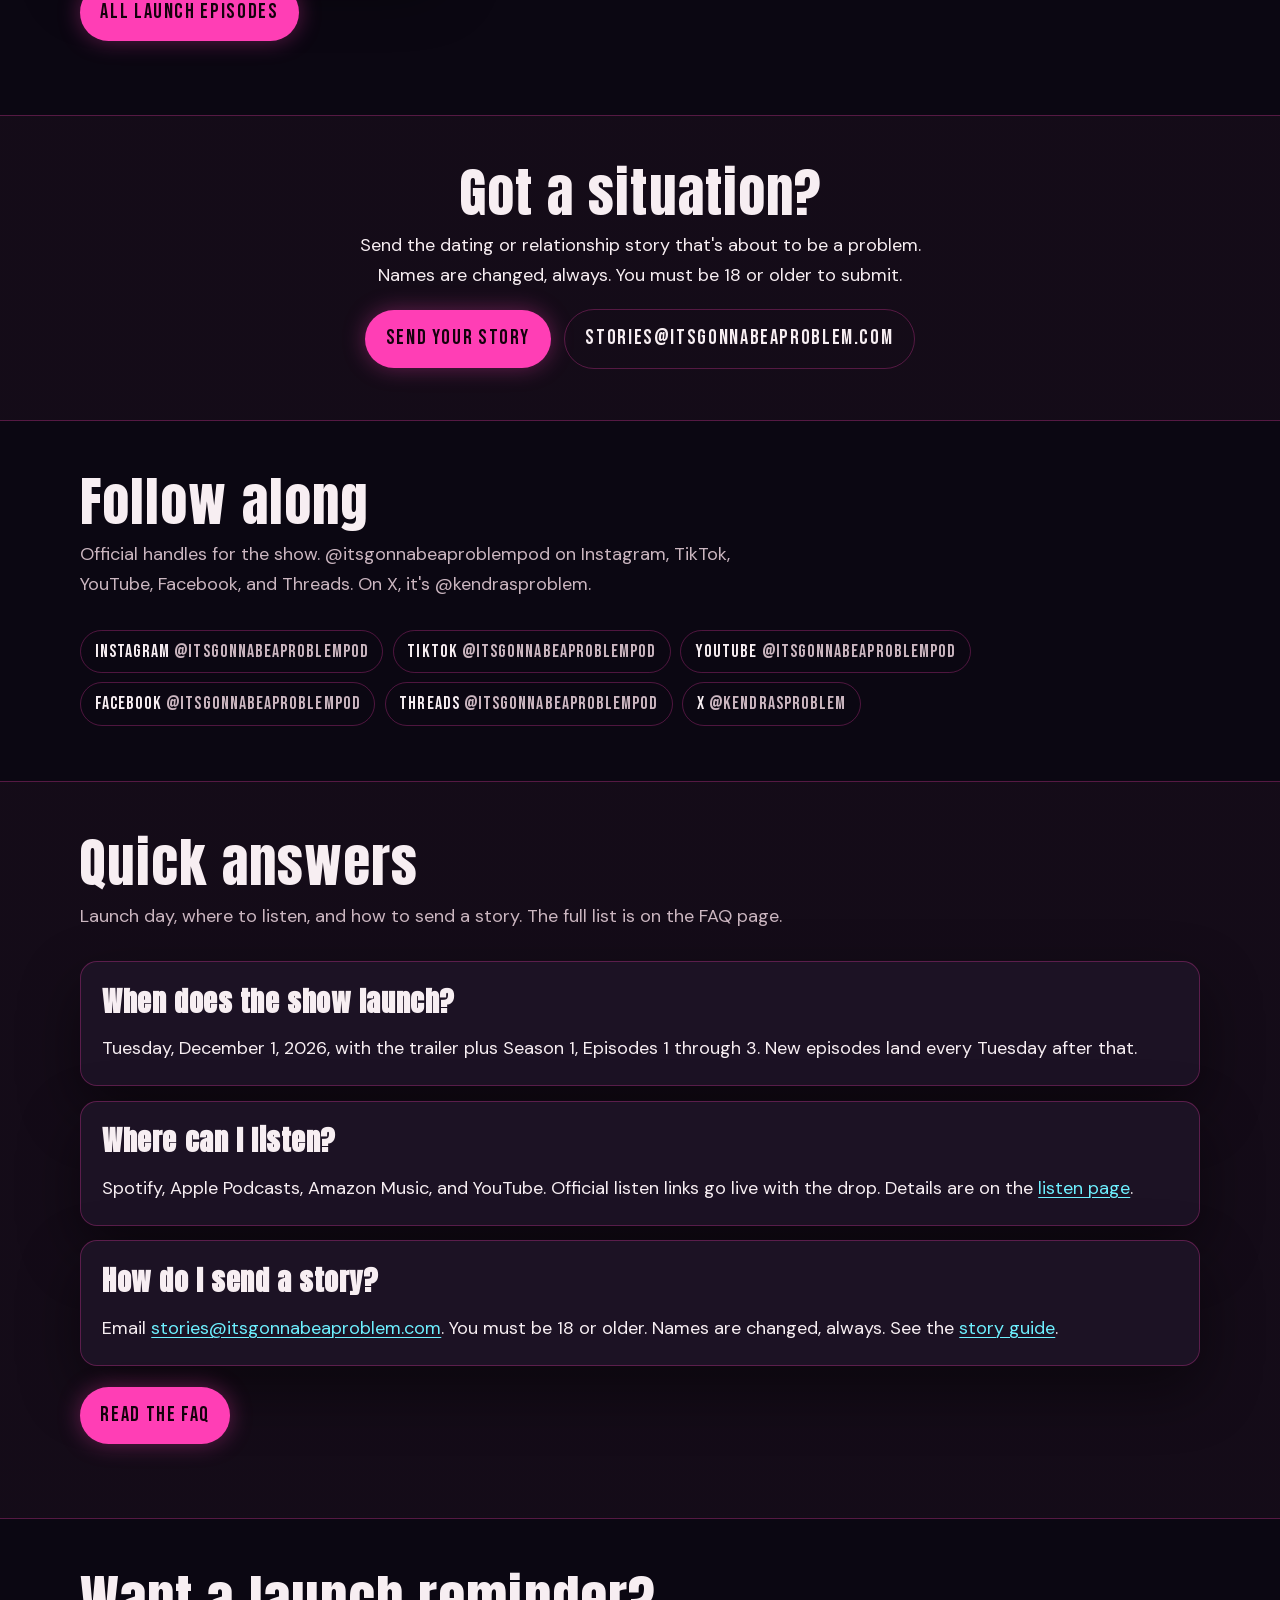
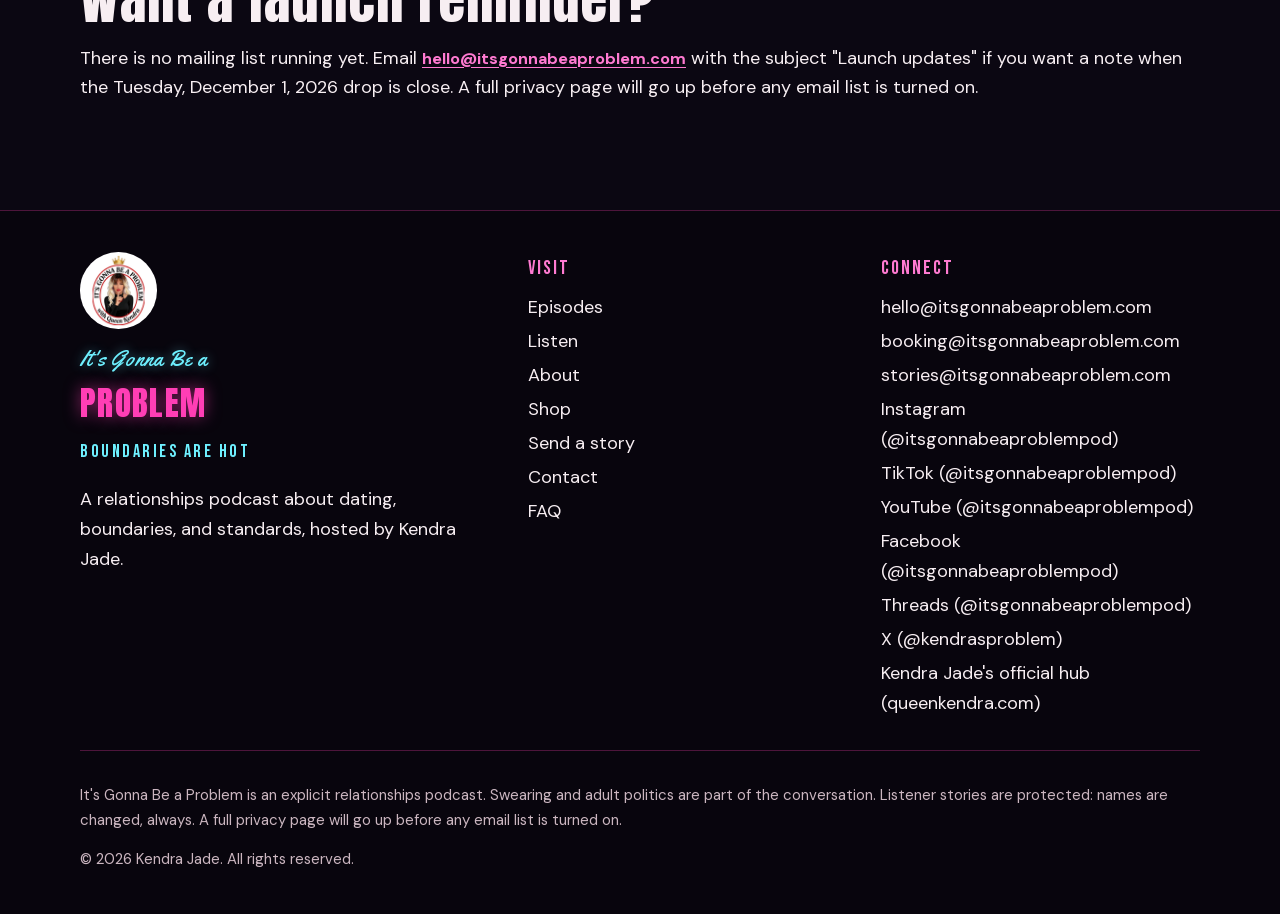
==== commit e960a9bf: "Add queenkendra.com link to all pages" ====
--- a/index.html
+++ b/index.html
@@ -90,6 +90,7 @@
         "@id": "https://itsgonnabeaproblem.com/#series"
       },
       "sameAs": [
+        "https://queenkendra.com/",
         "https://www.instagram.com/itsgonnabeaproblempod/",
         "https://www.tiktok.com/@itsgonnabeaproblempod",
         "https://www.youtube.com/@itsgonnabeaproblempod",
@@ -350,6 +351,7 @@
 <li><a href="https://www.facebook.com/itsgonnabeaproblempod" rel="noopener noreferrer">Facebook (@itsgonnabeaproblempod)</a></li>
 <li><a href="https://www.threads.net/@itsgonnabeaproblempod" rel="noopener noreferrer">Threads (@itsgonnabeaproblempod)</a></li>
 <li><a href="https://x.com/kendrasproblem" rel="noopener noreferrer">X (@kendrasproblem)</a></li>
+<li><a href="https://queenkendra.com/" rel="me">Kendra Jade's official hub (queenkendra.com)</a></li>
       </ul>
     </div>
   </div>
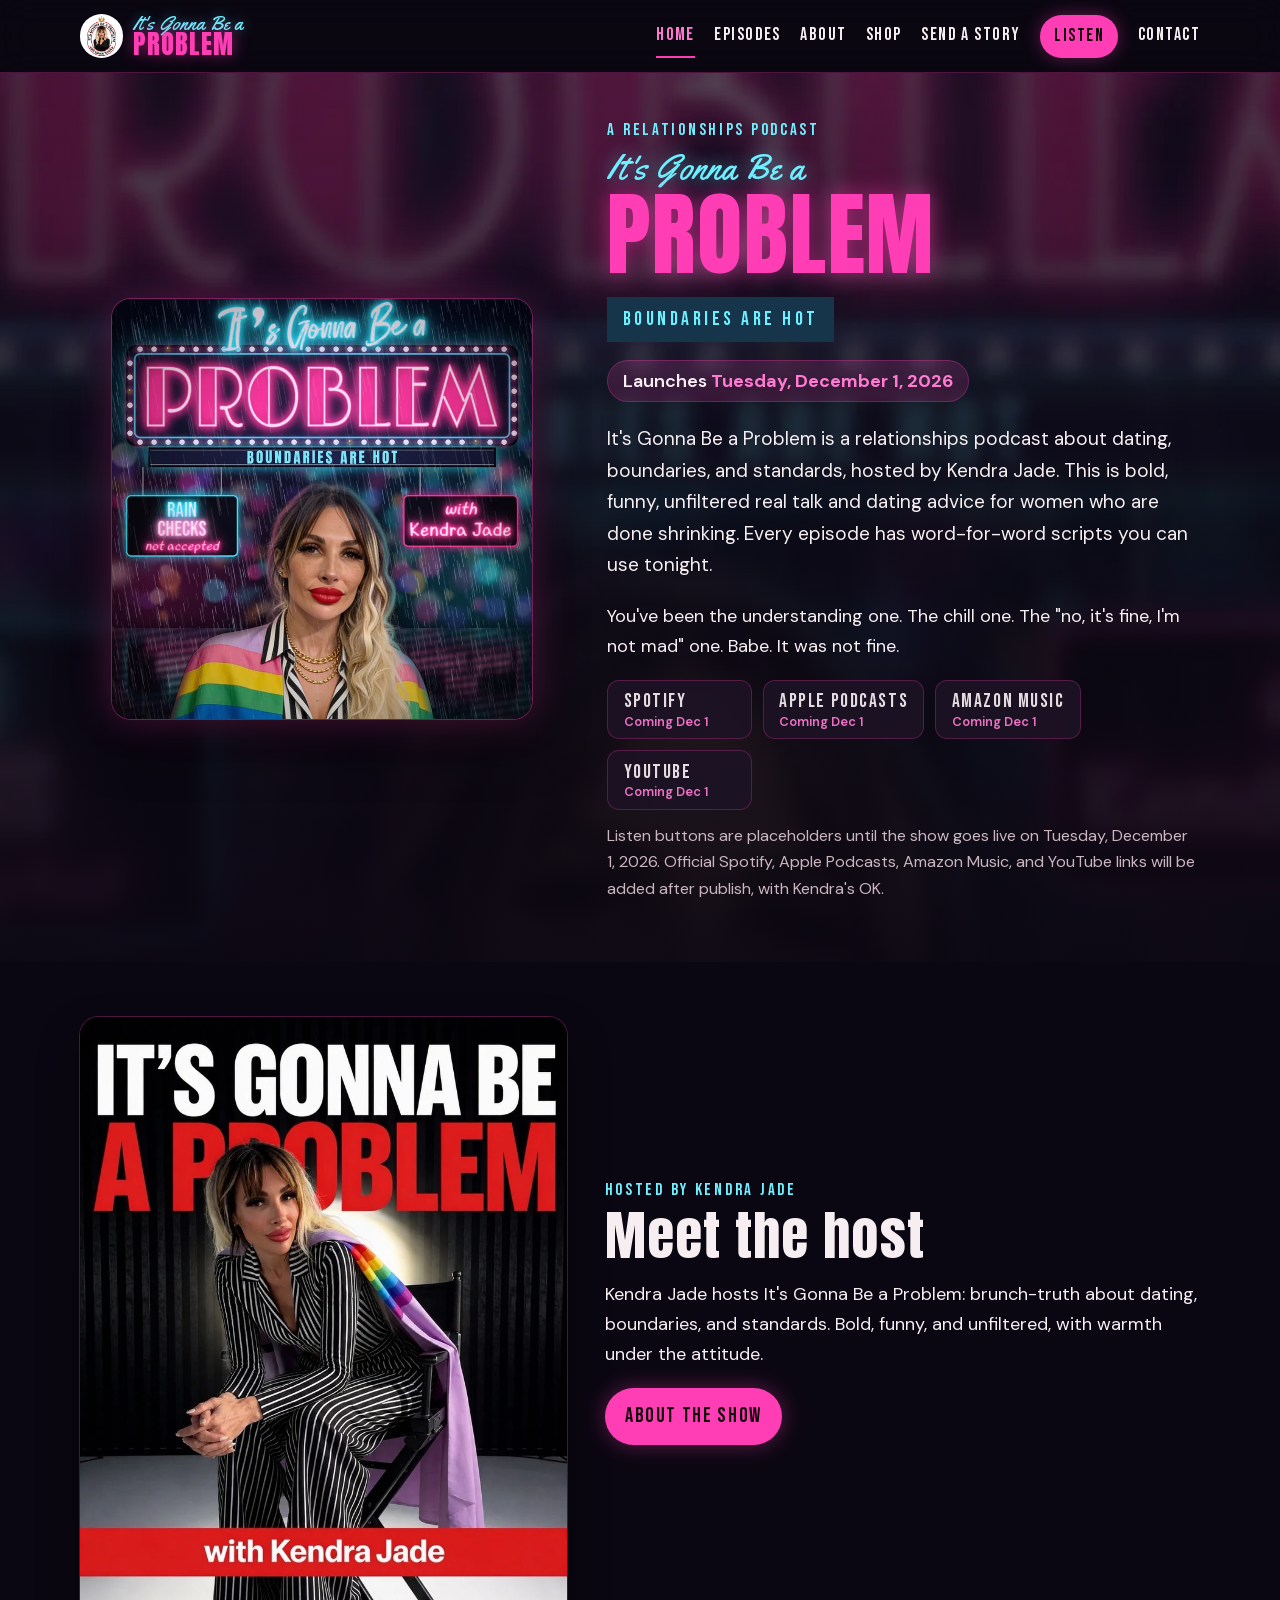
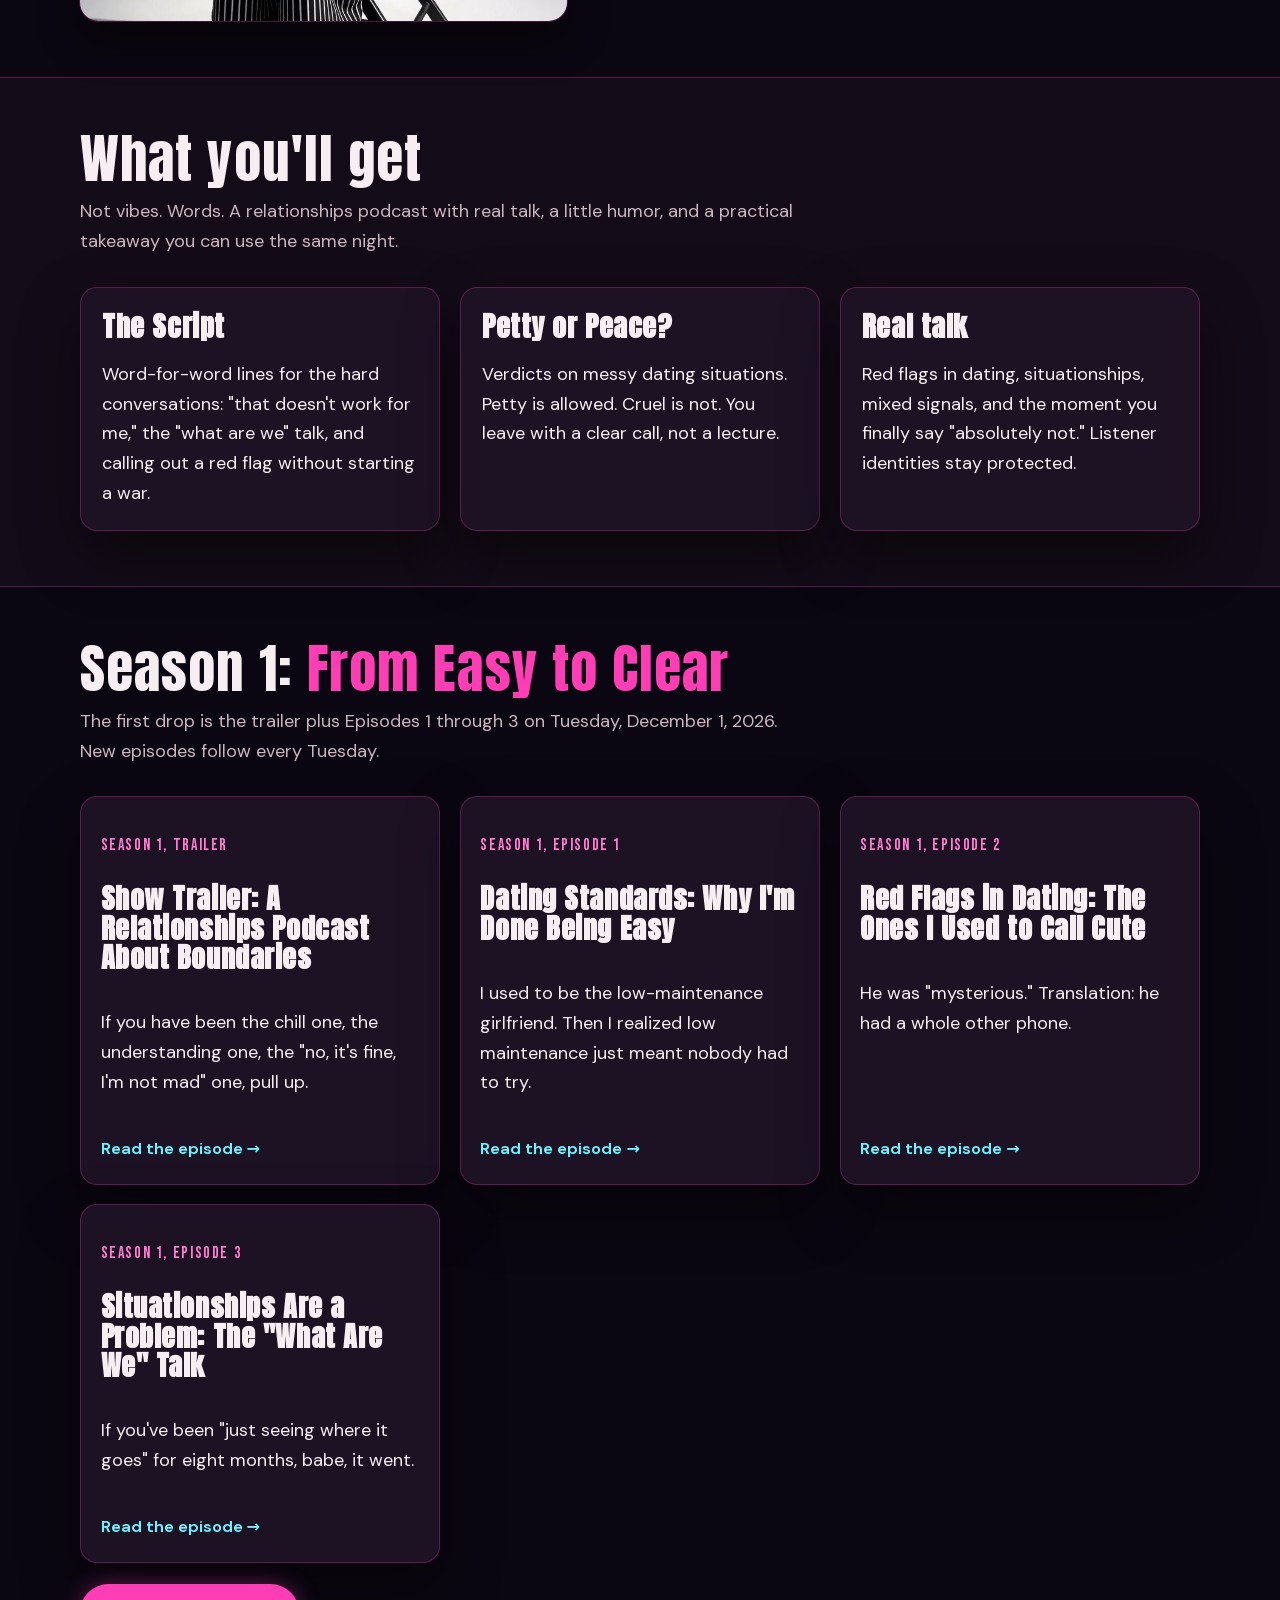
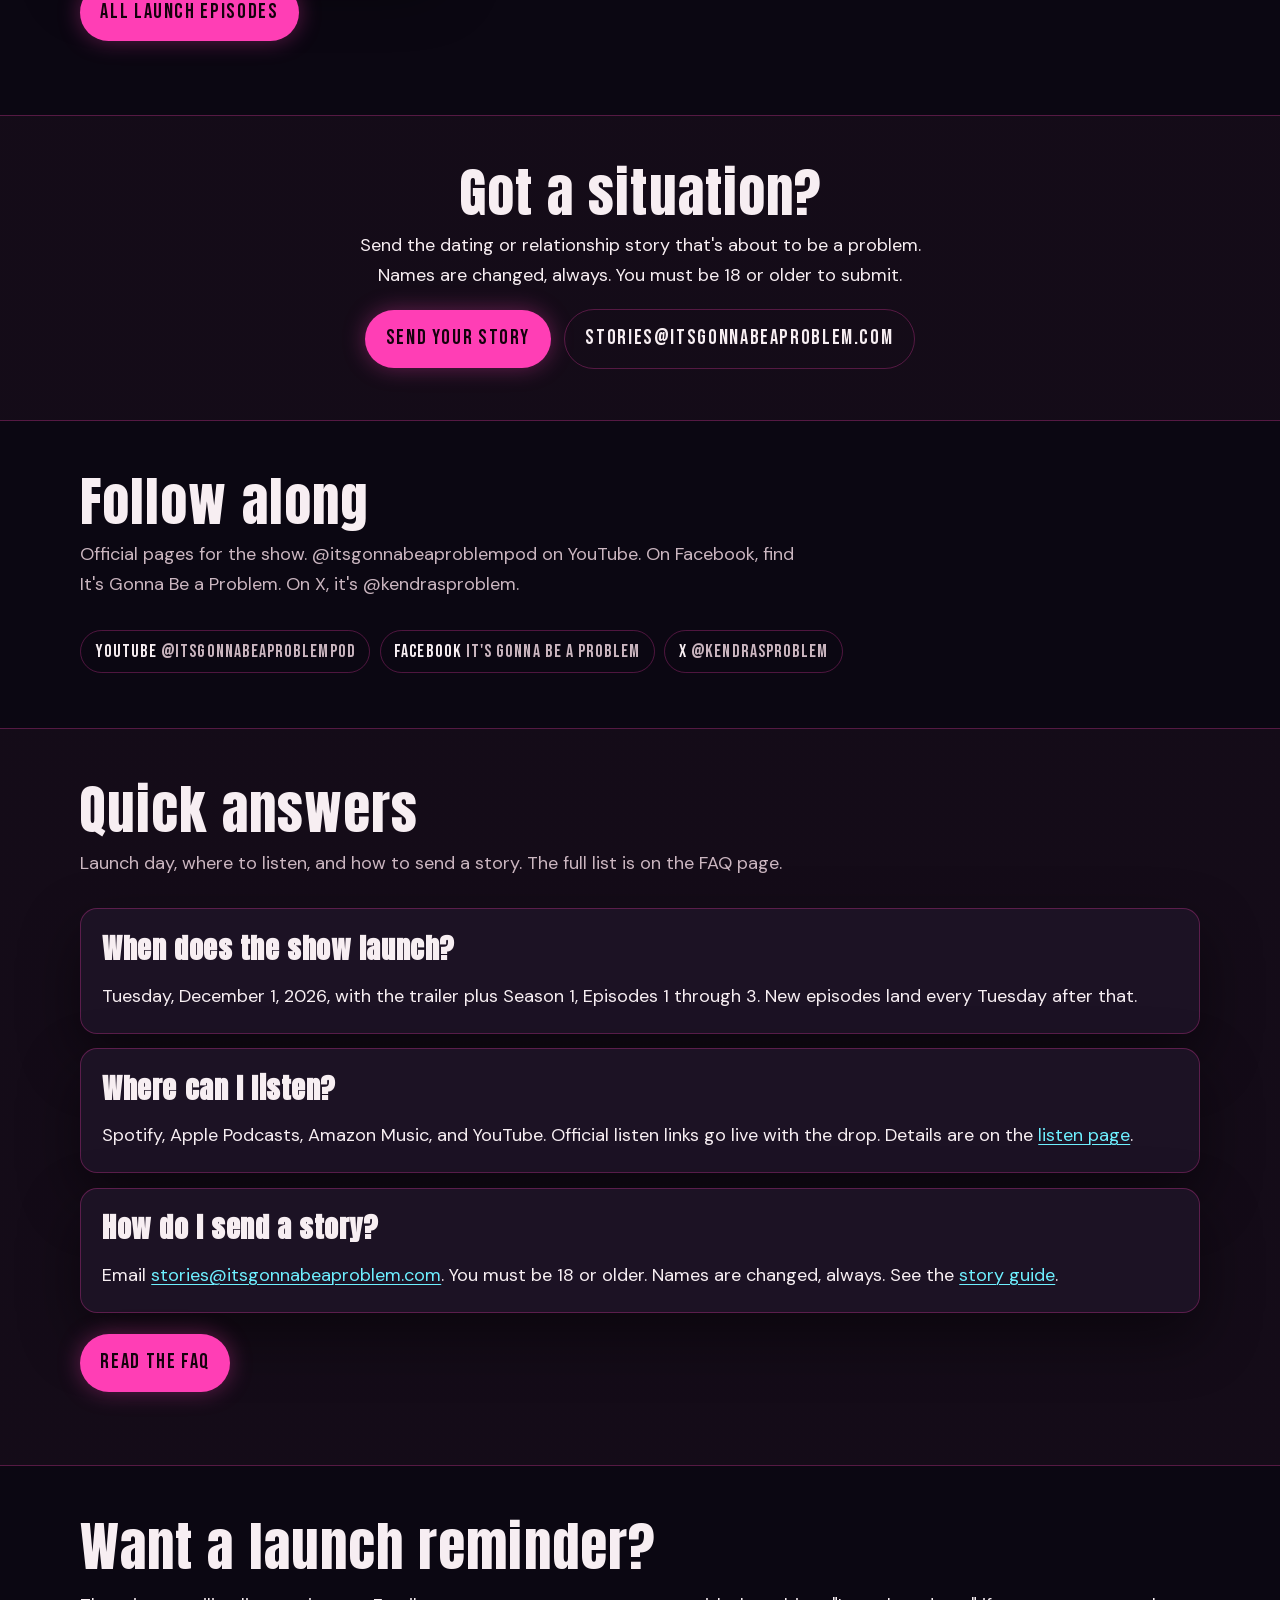
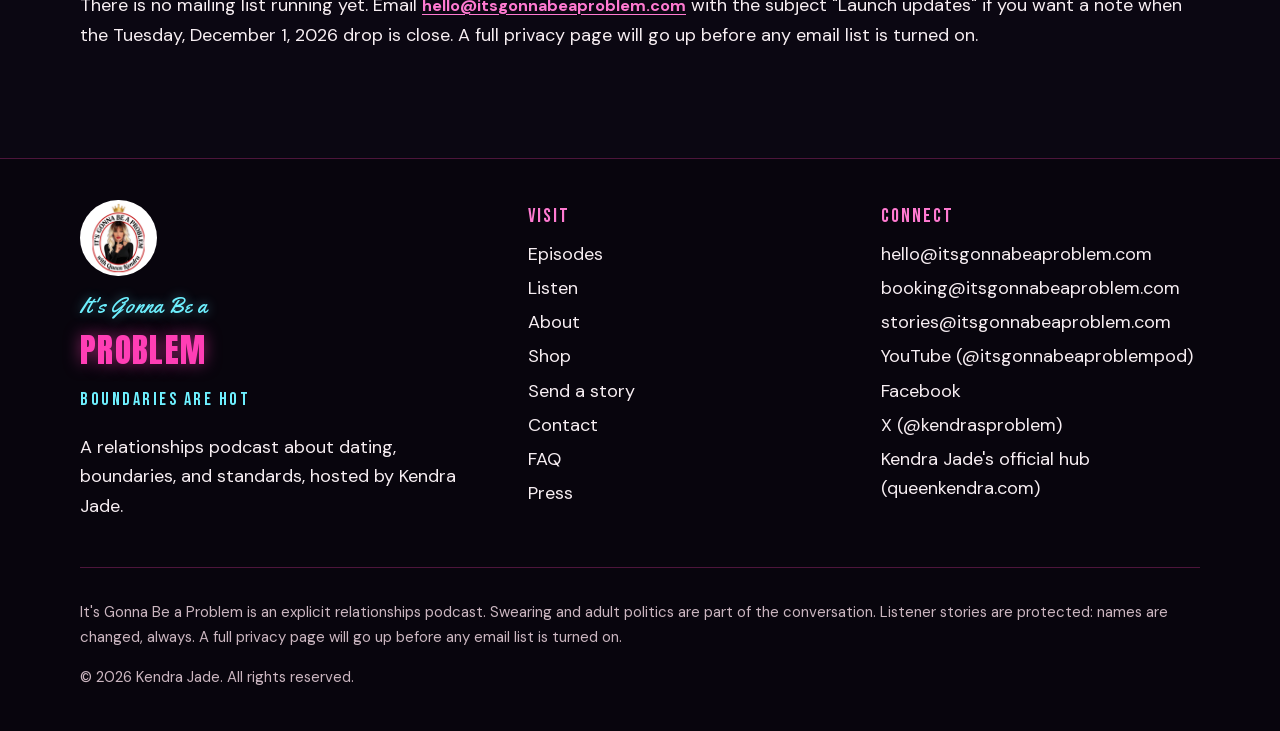
==== commit 4a81cf1b: "Add press page, fix Facebook link, hide Instagram/TikTok/Threads until live" ====
--- a/index.html
+++ b/index.html
@@ -37,6 +37,7 @@
   <link rel="preload" href="/fonts/dm-sans.woff2" as="font" type="font/woff2" crossorigin />
   <link rel="preload" href="/css/styles.min.css" as="style" />
   
+  <!-- RESTORE LATER: schema sameAs entries for show Instagram, TikTok and Threads removed Nov 28, 2026 (accounts do not exist yet). -->
   <script type="application/ld+json">
 {
   "@context": "https://schema.org",
@@ -71,11 +72,8 @@
       "image": "https://itsgonnabeaproblem.com/images/igbap-cover-rain-check.jpg",
       "isFamilyFriendly": false,
       "sameAs": [
-        "https://www.instagram.com/itsgonnabeaproblempod/",
-        "https://www.tiktok.com/@itsgonnabeaproblempod",
         "https://www.youtube.com/@itsgonnabeaproblempod",
-        "https://www.facebook.com/itsgonnabeaproblempod",
-        "https://www.threads.net/@itsgonnabeaproblempod",
+        "https://www.facebook.com/profile.php?id=61596896765575",
         "https://x.com/kendrasproblem"
       ]
     },
@@ -91,11 +89,8 @@
       },
       "sameAs": [
         "https://queenkendra.com/",
-        "https://www.instagram.com/itsgonnabeaproblempod/",
-        "https://www.tiktok.com/@itsgonnabeaproblempod",
         "https://www.youtube.com/@itsgonnabeaproblempod",
-        "https://www.facebook.com/itsgonnabeaproblempod",
-        "https://www.threads.net/@itsgonnabeaproblempod",
+        "https://www.facebook.com/profile.php?id=61596896765575",
         "https://x.com/kendrasproblem"
       ]
     }
@@ -277,12 +272,11 @@
 <section class="section">
   <div class="wrap">
     <h2 class="section-title">Follow along</h2>
-    <p class="section-intro">Official handles for the show. @itsgonnabeaproblempod on Instagram, TikTok, YouTube, Facebook, and Threads. On X, it's @kendrasproblem.</p>
-    <div class="social-row"><a href="https://www.instagram.com/itsgonnabeaproblempod/" rel="noopener noreferrer">Instagram <span class="muted">@itsgonnabeaproblempod</span></a>
-<a href="https://www.tiktok.com/@itsgonnabeaproblempod" rel="noopener noreferrer">TikTok <span class="muted">@itsgonnabeaproblempod</span></a>
+    <p class="section-intro">Official pages for the show. @itsgonnabeaproblempod on YouTube. On Facebook, find It's Gonna Be a Problem. On X, it's @kendrasproblem.</p>
+    <div class="social-row">
+<!-- RESTORE LATER: show Instagram, TikTok and Threads links removed Nov 28, 2026 because those accounts do not exist yet. Original handle was @itsgonnabeaproblempod on each. Restore from git history (commit e960a9b has the originals). -->
 <a href="https://www.youtube.com/@itsgonnabeaproblempod" rel="noopener noreferrer">YouTube <span class="muted">@itsgonnabeaproblempod</span></a>
-<a href="https://www.facebook.com/itsgonnabeaproblempod" rel="noopener noreferrer">Facebook <span class="muted">@itsgonnabeaproblempod</span></a>
-<a href="https://www.threads.net/@itsgonnabeaproblempod" rel="noopener noreferrer">Threads <span class="muted">@itsgonnabeaproblempod</span></a>
+<a href="https://www.facebook.com/profile.php?id=61596896765575" rel="noopener noreferrer">Facebook <span class="muted">It's Gonna Be a Problem</span></a>
 <a href="https://x.com/kendrasproblem" rel="noopener noreferrer">X <span class="muted">@kendrasproblem</span></a></div>
   </div>
 </section>
@@ -337,6 +331,7 @@
         <li><a href="/stories/">Send a story</a></li>
         <li><a href="/contact/">Contact</a></li>
         <li><a href="/faq/">FAQ</a></li>
+        <li><a href="/press/">Press</a></li>
       </ul>
     </div>
     <div>
@@ -345,11 +340,9 @@
         <li><a href="mailto:hello@itsgonnabeaproblem.com">hello@itsgonnabeaproblem.com</a></li>
         <li><a href="mailto:booking@itsgonnabeaproblem.com">booking@itsgonnabeaproblem.com</a></li>
         <li><a href="mailto:stories@itsgonnabeaproblem.com">stories@itsgonnabeaproblem.com</a></li>
-        <li><a href="https://www.instagram.com/itsgonnabeaproblempod/" rel="noopener noreferrer">Instagram (@itsgonnabeaproblempod)</a></li>
-<li><a href="https://www.tiktok.com/@itsgonnabeaproblempod" rel="noopener noreferrer">TikTok (@itsgonnabeaproblempod)</a></li>
+<!-- RESTORE LATER: Instagram, TikTok and Threads footer links removed Nov 28, 2026 (accounts do not exist yet). -->
 <li><a href="https://www.youtube.com/@itsgonnabeaproblempod" rel="noopener noreferrer">YouTube (@itsgonnabeaproblempod)</a></li>
-<li><a href="https://www.facebook.com/itsgonnabeaproblempod" rel="noopener noreferrer">Facebook (@itsgonnabeaproblempod)</a></li>
-<li><a href="https://www.threads.net/@itsgonnabeaproblempod" rel="noopener noreferrer">Threads (@itsgonnabeaproblempod)</a></li>
+<li><a href="https://www.facebook.com/profile.php?id=61596896765575" rel="noopener noreferrer">Facebook</a></li>
 <li><a href="https://x.com/kendrasproblem" rel="noopener noreferrer">X (@kendrasproblem)</a></li>
 <li><a href="https://queenkendra.com/" rel="me">Kendra Jade's official hub (queenkendra.com)</a></li>
       </ul>
